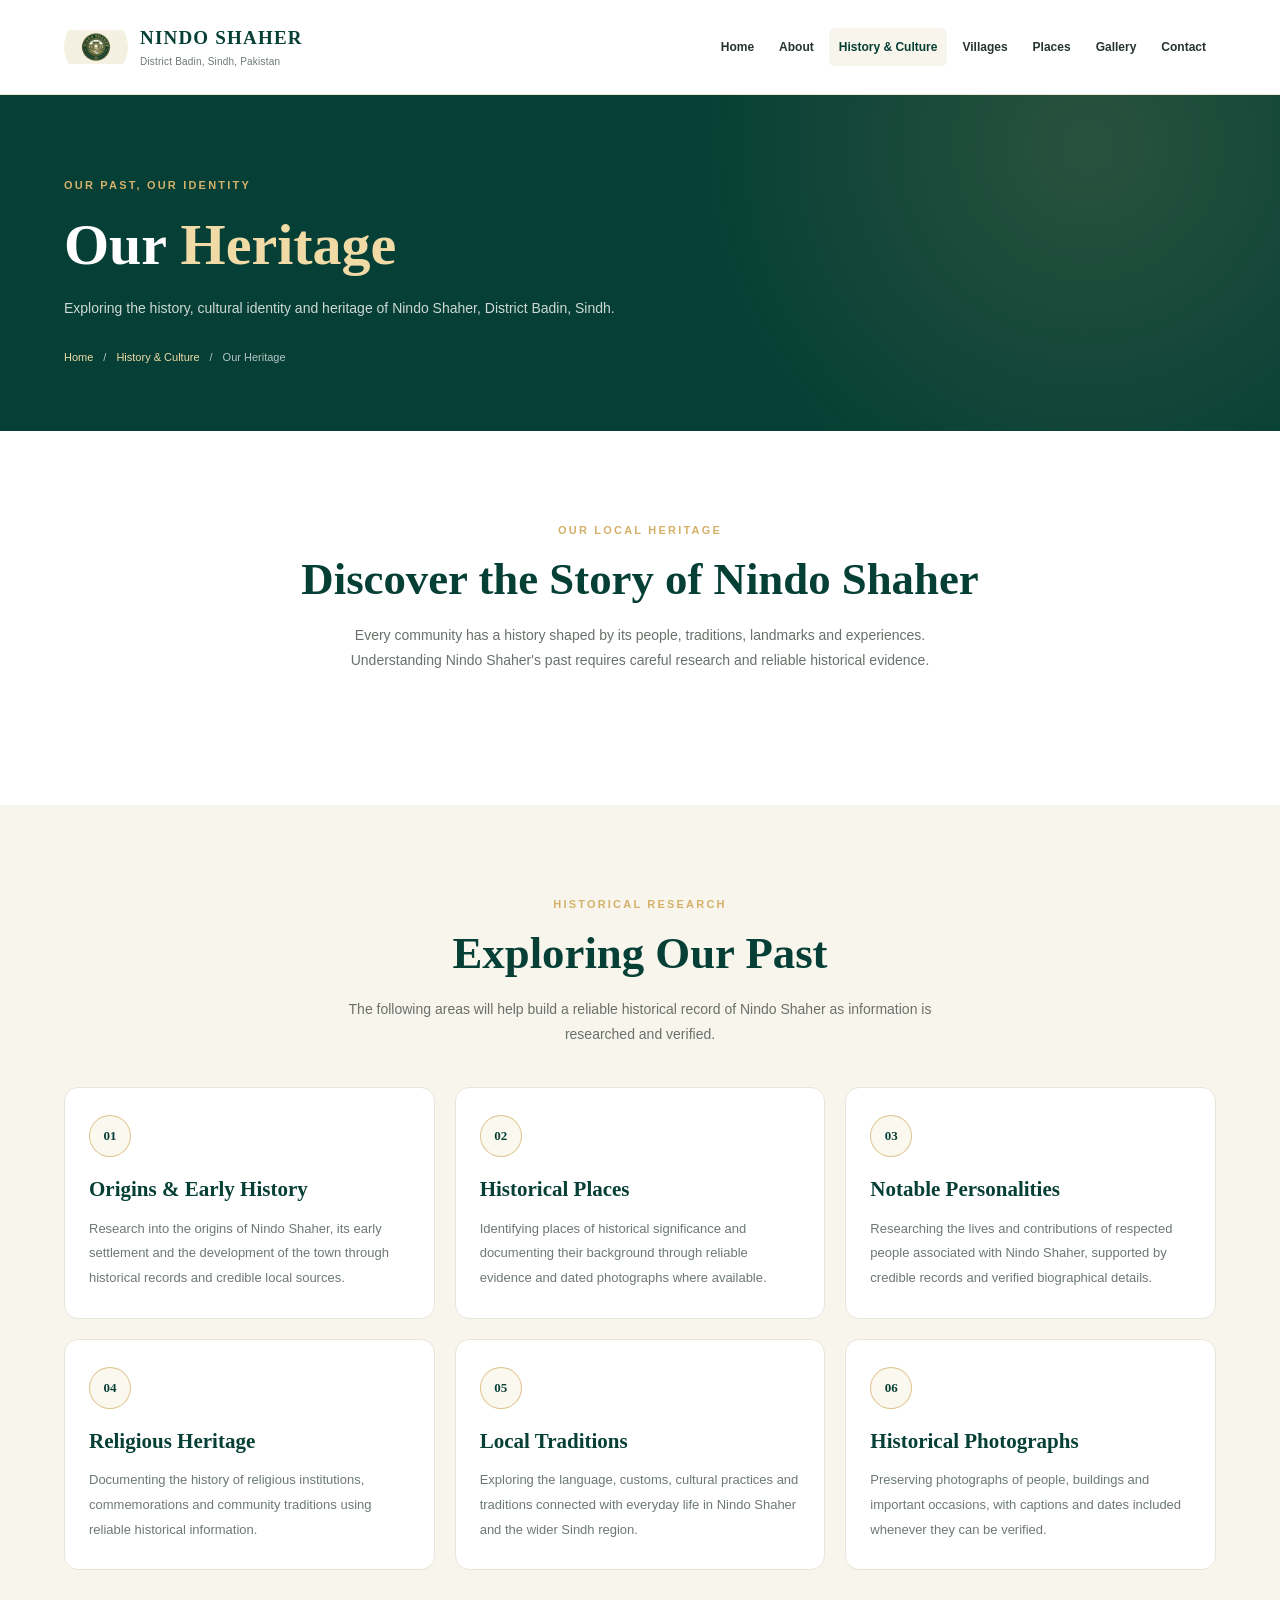
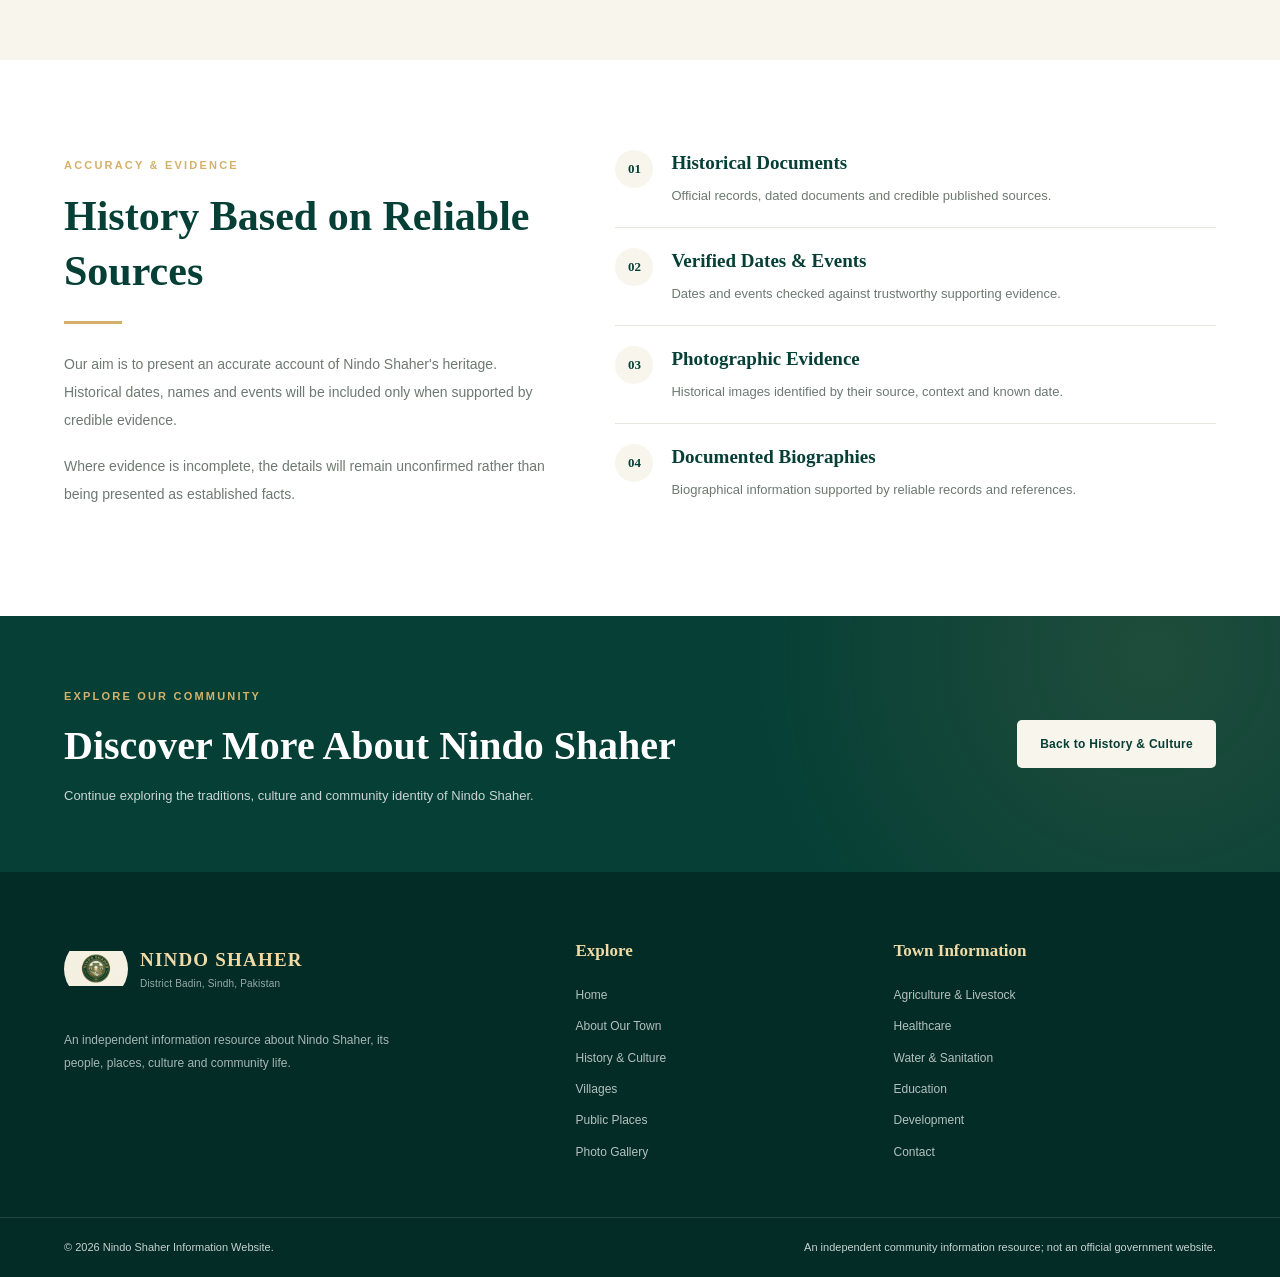
==== heritage.html @ 096409a8 "Add heritage.html for Nindo Shaher cultural information This commit adds a new HTML file 'heritage.h" ====
<!DOCTYPE html>
<html lang="en">
<head>
    <meta charset="UTF-8">
    <meta name="viewport" content="width=device-width, initial-scale=1.0">

    <title>Our Heritage | Nindo Shaher</title>

    <meta name="description" content="Explore the historical heritage, cultural traditions and historical records of Nindo Shaher, District Badin, Sindh, Pakistan.">

    <meta name="theme-color" content="#063f35">

    <link rel="stylesheet" href="style.css">
</head>

<body>

    <!-- Header -->
    <header class="site-header">
        <div class="container header-inner">

            <a href="index.html" class="brand">
                <img
                    src="nindo-shaher-logo.jpg"
                    alt="Nindo Shaher emblem"
                    class="brand-logo"
                >

                <span class="brand-text">
                    <strong>NINDO SHAHER</strong>
                    <small>District Badin, Sindh, Pakistan</small>
                </span>
            </a>

            <nav class="main-nav" aria-label="Main navigation">
                <a href="index.html">Home</a>
                <a href="about.html">About</a>
                <a href="history-culture.html" class="active">History &amp; Culture</a>
                <a href="villages.html">Villages</a>
                <a href="places.html">Places</a>
                <a href="gallery.html">Gallery</a>
                <a href="contact.html">Contact</a>
            </nav>

        </div>
    </header>


    <main>

        <!-- Page Hero -->
        <section class="page-hero">
            <div class="container page-hero-content">

                <span class="eyebrow">OUR PAST, OUR IDENTITY</span>

                <h1>Our <span>Heritage</span></h1>

                <p>
                    Exploring the history, cultural identity and
                    heritage of Nindo Shaher, District Badin, Sindh.
                </p>

                <div class="breadcrumb">
                    <a href="index.html">Home</a>
                    <span>/</span>
                    <a href="history-culture.html">History &amp; Culture</a>
                    <span>/</span>
                    <span>Our Heritage</span>
                </div>

            </div>
        </section>


        <!-- Introduction -->
        <section class="section">
            <div class="container">

                <div class="section-heading centered">
                    <span class="section-label">OUR LOCAL HERITAGE</span>

                    <h2>Discover the Story of Nindo Shaher</h2>

                    <p>
                        Every community has a history shaped by its
                        people, traditions, landmarks and experiences.
                        Understanding Nindo Shaher's past requires
                        careful research and reliable historical evidence.
                    </p>
                </div>

            </div>
        </section>


        <!-- Historical Research -->
        <section class="section culture-section">
            <div class="container">

                <div class="section-heading centered">
                    <span class="section-label">HISTORICAL RESEARCH</span>

                    <h2>Exploring Our Past</h2>

                    <p>
                        The following areas will help build a reliable
                        historical record of Nindo Shaher as information
                        is researched and verified.
                    </p>
                </div>

                <div class="culture-grid">

                    <article class="culture-card">
                        <div class="culture-symbol">01</div>

                        <h3>Origins &amp; Early History</h3>

                        <p>
                            Research into the origins of Nindo Shaher,
                            its early settlement and the development
                            of the town through historical records
                            and credible local sources.
                        </p>
                    </article>

                    <article class="culture-card">
                        <div class="culture-symbol">02</div>

                        <h3>Historical Places</h3>

                        <p>
                            Identifying places of historical
                            significance and documenting their
                            background through reliable evidence
                            and dated photographs where available.
                        </p>
                    </article>

                    <article class="culture-card">
                        <div class="culture-symbol">03</div>

                        <h3>Notable Personalities</h3>

                        <p>
                            Researching the lives and contributions
                            of respected people associated with
                            Nindo Shaher, supported by credible
                            records and verified biographical details.
                        </p>
                    </article>

                    <article class="culture-card">
                        <div class="culture-symbol">04</div>

                        <h3>Religious Heritage</h3>

                        <p>
                            Documenting the history of religious
                            institutions, commemorations and
                            community traditions using reliable
                            historical information.
                        </p>
                    </article>

                    <article class="culture-card">
                        <div class="culture-symbol">05</div>

                        <h3>Local Traditions</h3>

                        <p>
                            Exploring the language, customs,
                            cultural practices and traditions
                            connected with everyday life in
                            Nindo Shaher and the wider Sindh region.
                        </p>
                    </article>

                    <article class="culture-card">
                        <div class="culture-symbol">06</div>

                        <h3>Historical Photographs</h3>

                        <p>
                            Preserving photographs of people,
                            buildings and important occasions,
                            with captions and dates included
                            whenever they can be verified.
                        </p>
                    </article>

                </div>

            </div>
        </section>


        <!-- Historical Evidence -->
        <section class="section historical-records">
            <div class="container records-grid">

                <div>
                    <span class="section-label">ACCURACY &amp; EVIDENCE</span>

                    <h2>History Based on Reliable Sources</h2>

                    <div class="heading-line"></div>

                    <p>
                        Our aim is to present an accurate account
                        of Nindo Shaher's heritage. Historical
                        dates, names and events will be included
                        only when supported by credible evidence.
                    </p>

                    <p>
                        Where evidence is incomplete, the details
                        will remain unconfirmed rather than being
                        presented as established facts.
                    </p>
                </div>

                <div class="records-list">

                    <div class="record-item">
                        <span class="record-number">01</span>

                        <div>
                            <h3>Historical Documents</h3>

                            <p>
                                Official records, dated documents
                                and credible published sources.
                            </p>
                        </div>
                    </div>

                    <div class="record-item">
                        <span class="record-number">02</span>

                        <div>
                            <h3>Verified Dates &amp; Events</h3>

                            <p>
                                Dates and events checked against
                                trustworthy supporting evidence.
                            </p>
                        </div>
                    </div>

                    <div class="record-item">
                        <span class="record-number">03</span>

                        <div>
                            <h3>Photographic Evidence</h3>

                            <p>
                                Historical images identified by
                                their source, context and known date.
                            </p>
                        </div>
                    </div>

                    <div class="record-item">
                        <span class="record-number">04</span>

                        <div>
                            <h3>Documented Biographies</h3>

                            <p>
                                Biographical information supported
                                by reliable records and references.
                            </p>
                        </div>
                    </div>

                </div>

            </div>
        </section>


        <!-- Return to History & Culture -->
        <section class="community-banner">
            <div class="container community-banner-inner">

                <div>
                    <span class="section-label">EXPLORE OUR COMMUNITY</span>

                    <h2>Discover More About Nindo Shaher</h2>

                    <p>
                        Continue exploring the traditions,
                        culture and community identity of
                        Nindo Shaher.
                    </p>
                </div>

                <a href="history-culture.html" class="btn btn-light">
                    Back to History &amp; Culture
                </a>

            </div>
        </section>

    </main>


    <!-- Footer -->
    <footer class="site-footer">
        <div class="container footer-main">

            <div class="footer-brand">

                <a href="index.html" class="brand footer-logo">
                    <img
                        src="nindo-shaher-logo.jpg"
                        alt="Nindo Shaher emblem"
                        class="brand-logo"
                    >

                    <span class="brand-text">
                        <strong>NINDO SHAHER</strong>
                        <small>District Badin, Sindh, Pakistan</small>
                    </span>
                </a>

                <p>
                    An independent information resource about
                    Nindo Shaher, its people, places, culture
                    and community life.
                </p>

            </div>

            <div class="footer-links">
                <h3>Explore</h3>

                <a href="index.html">Home</a>
                <a href="about.html">About Our Town</a>
                <a href="history-culture.html">History &amp; Culture</a>
                <a href="villages.html">Villages</a>
                <a href="places.html">Public Places</a>
                <a href="gallery.html">Photo Gallery</a>
            </div>

            <div class="footer-links">
                <h3>Town Information</h3>

                <a href="agriculture-livestock.html">
                    Agriculture &amp; Livestock
                </a>

                <a href="health.html">Healthcare</a>
                <a href="water-sanitation.html">Water &amp; Sanitation</a>
                <a href="education.html">Education</a>
                <a href="development.html">Development</a>
                <a href="contact.html">Contact</a>
            </div>

        </div>

        <div class="footer-bottom">
            <div class="container footer-bottom-inner">

                <p>
                    &copy; <span id="current-year">2026</span>
                    Nindo Shaher Information Website.
                </p>

                <p class="independent-note">
                    An independent community information resource;
                    not an official government website.
                </p>

            </div>
        </div>
    </footer>


    <script>
        document.getElementById("current-year").textContent =
            new Date().getFullYear();
    </script>

</body>
              </html>
---- style.css ----
/* =========================================
   NINDO SHAHER INFORMATION WEBSITE
   Main Stylesheet
========================================= */

:root {
    --green: #063f35;
    --green-dark: #032c26;
    --green-light: #0c594a;
    --gold: #d4b16a;
    --gold-light: #f0dba7;
    --cream: #f8f5ed;
    --white: #ffffff;
    --text: #27332e;
    --muted: #6d7972;
    --border: #e8e5dc;
    --shadow: 0 12px 35px rgba(3, 44, 38, 0.08);
    --radius: 14px;
}

* {
    margin: 0;
    padding: 0;
    box-sizing: border-box;
}

html {
    scroll-behavior: smooth;
    scroll-padding-top: 90px;
}

body {
    font-family: Arial, Helvetica, sans-serif;
    color: var(--text);
    background: var(--white);
    line-height: 1.7;
    overflow-x: hidden;
}

img {
    max-width: 100%;
    display: block;
}

a {
    color: inherit;
    text-decoration: none;
}

button,
input,
textarea {
    font: inherit;
}

.container {
    width: min(1160px, 90%);
    margin-inline: auto;
}


/* =========================================
   HEADER
========================================= */

.site-header {
    position: relative;
    z-index: 10;
    width: 100%;
    background: var(--white);
    border-bottom: 1px solid rgba(212, 177, 106, 0.35);
}

.header-inner {
    min-height: 94px;
    display: flex;
    align-items: center;
    justify-content: space-between;
    gap: 28px;
}

.brand {
    display: inline-flex;
    align-items: center;
    gap: 12px;
    flex-shrink: 0;
}

.brand-logo {
    width: 64px;
    height: 64px;
    object-fit: contain;
    border-radius: 50%;
}

.brand-text {
    display: flex;
    flex-direction: column;
    line-height: 1.35;
}

.brand-text strong {
    color: var(--green);
    font-family: Georgia, "Times New Roman", serif;
    font-size: 19px;
    letter-spacing: 1.2px;
}

.brand-text small {
    margin-top: 4px;
    color: var(--muted);
    font-size: 10px;
    letter-spacing: 0.2px;
}

.main-nav {
    display: flex;
    align-items: center;
    justify-content: flex-end;
    flex-wrap: wrap;
    gap: 5px;
}

.main-nav a {
    padding: 9px 10px;
    border-radius: 6px;
    color: var(--text);
    font-size: 12px;
    font-weight: 700;
    transition: color 0.25s ease, background 0.25s ease;
}

.main-nav a:hover,
.main-nav a.active {
    color: var(--green);
    background: var(--cream);
}


/* =========================================
   HERO SECTION
========================================= */

.hero {
    position: relative;
    min-height: 590px;
    display: flex;
    align-items: center;
    overflow: hidden;
    isolation: isolate;
    background: var(--green-dark);
}

.hero-image {
    position: absolute;
    z-index: -3;
    inset: 0;
    background-image: url("town-committee-nindo-hero.jpg");
    background-position: center;
    background-repeat: no-repeat;
    background-size: cover;
    transform: scale(1.01);
}

.hero-overlay {
    position: absolute;
    z-index: -2;
    inset: 0;
    background:
        linear-gradient(
            90deg,
            rgba(3, 30, 25, 0.92) 0%,
            rgba(3, 44, 38, 0.78) 48%,
            rgba(3, 44, 38, 0.30) 100%
        );
}

.hero-content {
    position: relative;
    padding-top: 85px;
    padding-bottom: 85px;
    color: var(--white);
}

.eyebrow,
.section-label {
    display: inline-block;
    color: var(--gold);
    font-size: 11px;
    font-weight: 800;
    letter-spacing: 2.2px;
    text-transform: uppercase;
}

.hero h1 {
    max-width: 780px;
    margin-top: 18px;
    font-family: Georgia, "Times New Roman", serif;
    font-size: clamp(42px, 6vw, 72px);
    font-weight: 700;
    line-height: 1.13;
    letter-spacing: -1.5px;
}

.hero h1 span {
    display: block;
    color: var(--gold-light);
}

.hero-description {
    max-width: 610px;
    margin-top: 23px;
    color: rgba(255, 255, 255, 0.88);
    font-size: 16px;
    line-height: 1.9;
}

.hero-buttons {
    display: flex;
    align-items: center;
    flex-wrap: wrap;
    gap: 14px;
    margin-top: 30px;
}

.btn {
    min-height: 48px;
    display: inline-flex;
    align-items: center;
    justify-content: center;
    padding: 12px 22px;
    border: 1px solid transparent;
    border-radius: 5px;
    font-size: 12px;
    font-weight: 800;
    letter-spacing: 0.3px;
    text-align: center;
    transition:
        background 0.25s ease,
        color 0.25s ease,
        border-color 0.25s ease,
        transform 0.25s ease;
}

.btn:hover {
    transform: translateY(-2px);
}

.btn-primary {
    color: var(--green-dark);
    background: var(--gold);
}

.btn-primary:hover {
    background: var(--gold-light);
}

.btn-outline {
    color: var(--white);
    border-color: rgba(255, 255, 255, 0.65);
    background: rgba(255, 255, 255, 0.05);
}

.btn-outline:hover {
    color: var(--green-dark);
    background: var(--white);
    border-color: var(--white);
}

.hero-location {
    display: flex;
    align-items: center;
    gap: 10px;
    margin-top: 34px;
    color: rgba(255, 255, 255, 0.78);
    font-size: 12px;
    letter-spacing: 0.3px;
}

.location-dot {
    width: 8px;
    height: 8px;
    flex-shrink: 0;
    border-radius: 50%;
    background: var(--gold);
    box-shadow: 0 0 0 5px rgba(212, 177, 106, 0.15);
}


/* =========================================
   GENERAL SECTIONS
========================================= */

.section {
    padding: 90px 0;
}

.section-heading h2 {
    margin-top: 12px;
    color: var(--green);
    font-family: Georgia, "Times New Roman", serif;
    font-size: clamp(29px, 4vw, 43px);
    line-height: 1.25;
}

.section-heading p {
    max-width: 650px;
    margin-top: 14px;
    color: var(--muted);
    font-size: 14px;
}

.heading-line {
    width: 58px;
    height: 3px;
    margin-top: 22px;
    background: var(--gold);
}

.centered {
    text-align: center;
}

.centered .section-heading,
.section-heading.centered {
    display: flex;
    flex-direction: column;
    align-items: center;
}

.centered p {
    margin-inline: auto;
}


/* =========================================
   INTRODUCTION
========================================= */

.intro-section {
    background: var(--white);
}

.intro-grid {
    display: grid;
    grid-template-columns: 0.9fr 1.1fr;
    align-items: start;
    gap: 65px;
}

.intro-grid .section-heading {
    max-width: 430px;
}

.intro-text p {
    margin-bottom: 18px;
    color: var(--muted);
    font-size: 14px;
    line-height: 1.95;
}

.text-link {
    display: inline-flex;
    align-items: center;
    gap: 10px;
    margin-top: 8px;
    color: var(--green);
    font-size: 13px;
    font-weight: 800;
}

.text-link span {
    color: #a47c32;
    transition: transform 0.25s ease;
}

.text-link:hover span {
    transform: translateX(5px);
}


/* =========================================
   EXPLORE CARDS
========================================= */

.explore-section {
    background: var(--cream);
}

.explore-section .section-heading {
    margin-bottom: 45px;
}

.explore-grid {
    display: grid;
    grid-template-columns: repeat(3, minmax(0, 1fr));
    gap: 22px;
}

.explore-card {
    position: relative;
    display: flex;
    flex-direction: column;
    align-items: flex-start;
    min-height: 255px;
    padding: 29px 25px;
    overflow: hidden;
    border: 1px solid var(--border);
    border-radius: var(--radius);
    background: var(--white);
    box-shadow: 0 4px 15px rgba(3, 44, 38, 0.025);
    transition:
        transform 0.3s ease,
        box-shadow 0.3s ease,
        border-color 0.3s ease;
}

.explore-card::before {
    position: absolute;
    top: 0;
    left: 0;
    width: 0;
    height: 3px;
    background: var(--gold);
    content: "";
    transition: width 0.3s ease;
}

.explore-card:hover {
    transform: translateY(-6px);
    border-color: rgba(212, 177, 106, 0.7);
    box-shadow: var(--shadow);
}

.explore-card:hover::before {
    width: 100%;
}

.card-number {
    display: inline-flex;
    align-items: center;
    justify-content: center;
    width: 38px;
    height: 38px;
    border: 1px solid rgba(212, 177, 106, 0.65);
    border-radius: 50%;
    color: var(--green);
    background: #fbf8ef;
    font-family: Georgia, "Times New Roman", serif;
    font-size: 13px;
    font-weight: 700;
}

.explore-card h3 {
    margin-top: 19px;
    color: var(--green);
    font-family: Georgia, "Times New Roman", serif;
    font-size: 21px;
    line-height: 1.35;
}

.explore-card p {
    margin-top: 11px;
    color: var(--muted);
    font-size: 13px;
    line-height: 1.8;
}

.card-link {
    display: inline-block;
    margin-top: auto;
    padding-top: 20px;
    color: #8c692c;
    font-size: 11px;
    font-weight: 800;
    letter-spacing: 0.3px;
}


/* =========================================
   COMMUNITY BANNER
========================================= */

.community-banner {
    padding: 65px 0;
    color: var(--white);
    background:
        radial-gradient(
            circle at 90% 15%,
            rgba(212, 177, 106, 0.12),
            transparent 34%
        ),
        var(--green);
}

.community-banner-inner {
    display: flex;
    align-items: center;
    justify-content: space-between;
    gap: 40px;
}

.community-banner h2 {
    max-width: 650px;
    margin-top: 12px;
    font-family: Georgia, "Times New Roman", serif;
    font-size: clamp(27px, 4vw, 40px);
    line-height: 1.3;
}

.community-banner p {
    max-width: 620px;
    margin-top: 13px;
    color: rgba(255, 255, 255, 0.78);
    font-size: 13px;
}

.btn-light {
    flex-shrink: 0;
    color: var(--green);
    background: var(--cream);
}

.btn-light:hover {
    background: var(--gold-light);
}


/* =========================================
   QUICK LINKS
========================================= */

.quick-links-section {
    background: var(--white);
}

.quick-links-section .section-heading {
    margin-bottom: 28px;
}

.quick-links {
    display: grid;
    grid-template-columns: repeat(2, minmax(0, 1fr));
    gap: 12px;
}

.quick-links a {
    display: flex;
    align-items: center;
    justify-content: space-between;
    gap: 15px;
    padding: 17px 20px;
    border: 1px solid var(--border);
    border-radius: 7px;
    color: var(--green);
    background: var(--white);
    font-size: 13px;
    font-weight: 700;
    transition:
        background 0.25s ease,
        border-color 0.25s ease;
}

.quick-links a span {
    color: #9b7739;
    font-size: 18px;
}

.quick-links a:hover {
    border-color: var(--gold);
    background: var(--cream);
}


/* =========================================
   FOOTER
========================================= */

.site-footer {
    color: rgba(255, 255, 255, 0.78);
    background: var(--green-dark);
}

.footer-main {
    display: grid;
    grid-template-columns: 1.4fr 0.8fr 1fr;
    gap: 60px;
    padding-top: 65px;
    padding-bottom: 55px;
}

.footer-logo .brand-text strong {
    color: var(--gold-light);
}

.footer-logo .brand-text small {
    color: rgba(255, 255, 255, 0.6);
}

.footer-brand > p {
    max-width: 360px;
    margin-top: 20px;
    color: rgba(255, 255, 255, 0.65);
    font-size: 12px;
    line-height: 1.9;
}

.footer-links {
    display: flex;
    flex-direction: column;
    align-items: flex-start;
    gap: 11px;
}

.footer-links h3 {
    margin-bottom: 8px;
    color: var(--gold-light);
    font-family: Georgia, "Times New Roman", serif;
    font-size: 17px;
}

.footer-links a {
    color: rgba(255, 255, 255, 0.7);
    font-size: 12px;
    transition: color 0.25s ease;
}

.footer-links a:hover {
    color: var(--gold-light);
}

.footer-bottom {
    border-top: 1px solid rgba(255, 255, 255, 0.12);
}

.footer-bottom-inner {
    display: flex;
    align-items: flex-start;
    justify-content: space-between;
    gap: 20px;
    padding-top: 20px;
    padding-bottom: 20px;
}

.footer-bottom p {
    font-size: 11px;
}

.independent-note {
    max-width: 460px;
    text-align: right;
}


/* =========================================
   ACCESSIBILITY
========================================= */

a:focus-visible {
    outline: 3px solid var(--gold);
    outline-offset: 4px;
}


/* =========================================
   TABLET RESPONSIVE
========================================= */

@media (max-width: 1000px) {

    .header-inner {
        flex-direction: column;
        align-items: flex-start;
        justify-content: center;
        gap: 14px;
        padding-top: 17px;
        padding-bottom: 17px;
    }

    .main-nav {
        justify-content: flex-start;
        width: 100%;
    }

    .main-nav a {
        padding: 8px 10px;
    }

    .hero {
        min-height: 550px;
    }

    .intro-grid {
        gap: 38px;
    }

    .explore-grid {
        grid-template-columns: repeat(2, minmax(0, 1fr));
    }

    .footer-main {
        gap: 35px;
    }
}


/* =========================================
   MOBILE RESPONSIVE
========================================= */

@media (max-width: 600px) {

    .container {
        width: 90%;
    }

    .header-inner {
        gap: 13px;
    }

    .brand-logo {
        width: 54px;
        height: 54px;
    }

    .brand-text strong {
        font-size: 16px;
    }

    .brand-text small {
        font-size: 9px;
    }

    .main-nav {
        gap: 5px;
    }

    .main-nav a {
        padding: 7px 8px;
        font-size: 11px;
    }

    .hero {
        min-height: 550px;
    }

    .hero-image {
        background-position: center;
    }

    .hero-overlay {
        background:
            linear-gradient(
                90deg,
                rgba(3, 30, 25, 0.91),
                rgba(3, 44, 38, 0.67)
            );
    }

    .hero-content {
        padding-top: 68px;
        padding-bottom: 65px;
    }

    .eyebrow,
    .section-label {
        font-size: 10px;
        letter-spacing: 1.6px;
    }

    .hero h1 {
        margin-top: 15px;
        font-size: clamp(38px, 10vw, 53px);
        letter-spacing: -0.7px;
    }

    .hero-description {
        margin-top: 18px;
        font-size: 14px;
        line-height: 1.85;
    }

    .hero-buttons {
        align-items: stretch;
        flex-direction: column;
        gap: 11px;
        margin-top: 25px;
    }

    .hero-buttons .btn {
        width: 100%;
    }

    .hero-location {
        align-items: flex-start;
        margin-top: 25px;
        font-size: 11px;
    }

    .section {
        padding: 65px 0;
    }

    .section-heading h2 {
        font-size: 31px;
    }

    .intro-grid {
        grid-template-columns: 1fr;
        gap: 27px;
    }

    .intro-text p {
        font-size: 13px;
    }

    .explore-section .section-heading {
        margin-bottom: 30px;
    }

    .explore-grid {
        grid-template-columns: 1fr;
        gap: 15px;
    }

    .explore-card {
        min-height: 225px;
        padding: 25px 22px;
    }

    .explore-card h3 {
        font-size: 20px;
    }

    .community-banner {
        padding: 50px 0;
    }

    .community-banner-inner {
        align-items: flex-start;
        flex-direction: column;
        gap: 25px;
    }

    .community-banner h2 {
        font-size: 30px;
    }

    .community-banner p {
        font-size: 13px;
    }

    .quick-links {
        grid-template-columns: 1fr;
    }

    .quick-links a {
        padding: 15px 16px;
        font-size: 12px;
    }

    .footer-main {
        grid-template-columns: 1fr;
        gap: 35px;
        padding-top: 48px;
        padding-bottom: 40px;
    }

    .footer-brand > p {
        max-width: 100%;
    }

    .footer-bottom-inner {
        align-items: flex-start;
        flex-direction: column;
        gap: 8px;
    }

    .independent-note {
        text-align: left;
    }
}


/* =========================================
   REDUCED MOTION
========================================= */

@media (prefers-reduced-motion: reduce) {

    html {
        scroll-behavior: auto;
    }

    *,
    *::before,
    *::after {
        transition-duration: 0.01ms !important;
        animation-duration: 0.01ms !important;
        animation-iteration-count: 1 !important;
    }
}

/* =========================================
   ABOUT PAGE
========================================= */

.page-hero {
    position: relative;
    overflow: hidden;
    color: var(--white);
    background:
        radial-gradient(
            circle at 85% 15%,
            rgba(212, 177, 106, 0.17),
            transparent 35%
        ),
        var(--green);
}

.page-hero-content {
    padding-top: 75px;
    padding-bottom: 65px;
}

.page-hero h1 {
    margin-top: 13px;
    font-family: Georgia, "Times New Roman", serif;
    font-size: clamp(38px, 5vw, 58px);
    line-height: 1.2;
}

.page-hero h1 span {
    color: var(--gold-light);
}

.page-hero-content > p {
    max-width: 650px;
    margin-top: 17px;
    color: rgba(255, 255, 255, 0.8);
    font-size: 14px;
}

.breadcrumb {
    display: flex;
    align-items: center;
    flex-wrap: wrap;
    gap: 10px;
    margin-top: 27px;
    color: rgba(255, 255, 255, 0.7);
    font-size: 11px;
}

.breadcrumb a {
    color: var(--gold-light);
}

.about-layout {
    display: grid;
    grid-template-columns: minmax(0, 1.5fr) minmax(260px, 0.8fr);
    align-items: start;
    gap: 55px;
}

.about-main h2 {
    margin-top: 12px;
    color: var(--green);
    font-family: Georgia, "Times New Roman", serif;
    font-size: clamp(30px, 4vw, 42px);
    line-height: 1.3;
}

.about-main .heading-line {
    margin-bottom: 28px;
}

.about-main p {
    margin-bottom: 19px;
    color: var(--muted);
    font-size: 14px;
    line-height: 2;
}

.about-sidebar {
    display: flex;
    flex-direction: column;
    gap: 20px;
}

.info-panel {
    padding: 29px 25px;
    border: 1px solid var(--border);
    border-radius: var(--radius);
    background: var(--cream);
}

.info-panel h3,
.info-note h3 {
    margin-top: 12px;
    color: var(--green);
    font-family: Georgia, "Times New Roman", serif;
    font-size: 23px;
}

.info-divider {
    width: 45px;
    height: 3px;
    margin: 18px 0;
    background: var(--gold);
}

.info-row {
    display: flex;
    justify-content: space-between;
    gap: 15px;
    padding: 13px 0;
    border-bottom: 1px solid var(--border);
    font-size: 12px;
}

.info-row:last-child {
    border-bottom: 0;
}

.info-row span {
    color: var(--muted);
}

.info-row strong {
    color: var(--green);
    text-align: right;
}

.info-note {
    padding: 25px;
    border-left: 3px solid var(--gold);
    background: #f4f7f3;
}

.info-note p {
    margin-top: 12px;
    color: var(--muted);
    font-size: 13px;
    line-height: 1.9;
}

.about-purpose {
    background: var(--cream);
}

.about-purpose .section-heading {
    margin-bottom: 40px;
}

.purpose-grid {
    display: grid;
    grid-template-columns: repeat(3, minmax(0, 1fr));
    gap: 22px;
}

.purpose-card {
    padding: 28px 25px;
    border: 1px solid var(--border);
    border-radius: var(--radius);
    background: var(--white);
    transition: transform 0.25s ease, box-shadow 0.25s ease;
}

.purpose-card:hover {
    transform: translateY(-4px);
    box-shadow: var(--shadow);
}

.purpose-number {
    color: #a47c32;
    font-family: Georgia, "Times New Roman", serif;
    font-size: 25px;
    font-weight: 700;
}

.purpose-card h3 {
    margin-top: 15px;
    color: var(--green);
    font-family: Georgia, "Times New Roman", serif;
    font-size: 20px;
    line-height: 1.4;
}

.purpose-card p {
    margin-top: 12px;
    color: var(--muted);
    font-size: 13px;
    line-height: 1.9;
}

.about-explore {
    background: var(--white);
}

.about-explore .section-heading {
    margin-bottom: 28px;
}

@media (max-width: 800px) {
    .about-layout {
        grid-template-columns: 1fr;
        gap: 35px;
    }

    .purpose-grid {
        grid-template-columns: 1fr;
    }
}

@media (max-width: 600px) {
    .page-hero-content {
        padding-top: 55px;
        padding-bottom: 45px;
    }

    .page-hero h1 {
        font-size: 38px;
    }

    .about-main p {
        font-size: 13px;
    }

    .info-panel,
    .info-note {
        padding: 23px 20px;
    }

    .purpose-card {
        padding: 24px 21px;
    }
}

/* =========================================
   HISTORY & CULTURE PAGE
========================================= */

.history-intro-grid {
    display: grid;
    grid-template-columns: minmax(0, 1.3fr) minmax(270px, 0.7fr);
    align-items: start;
    gap: 55px;
}

.history-intro h2,
.records-grid h2 {
    margin-top: 12px;
    color: var(--green);
    font-family: Georgia, "Times New Roman", serif;
    font-size: clamp(30px, 4vw, 42px);
    line-height: 1.3;
}

.history-intro .heading-line,
.records-grid .heading-line {
    margin-bottom: 26px;
}

.history-intro p,
.records-grid > div:first-child > p {
    margin-bottom: 18px;
    color: var(--muted);
    font-size: 14px;
    line-height: 2;
}

.history-highlight {
    padding: 32px 27px;
    border: 1px solid var(--border);
    border-radius: var(--radius);
    background: var(--cream);
}

.highlight-mark {
    display: block;
    height: 45px;
    color: var(--gold);
    font-family: Georgia, "Times New Roman", serif;
    font-size: 68px;
    line-height: 1;
}

.history-highlight h3 {
    margin-top: 15px;
    color: var(--green);
    font-family: Georgia, "Times New Roman", serif;
    font-size: 24px;
    line-height: 1.4;
}

.history-highlight p {
    margin-top: 13px;
    color: var(--muted);
    font-size: 13px;
    line-height: 1.9;
}

.history-highlight .text-link {
    margin-top: 20px;
}

.culture-section {
    background: var(--cream);
}

.culture-section .section-heading {
    margin-bottom: 40px;
}

.culture-grid {
    display: grid;
    grid-template-columns: repeat(3, minmax(0, 1fr));
    gap: 20px;
}

.culture-card {
    padding: 27px 24px;
    border: 1px solid var(--border);
    border-radius: var(--radius);
    background: var(--white);
    transition: transform 0.25s ease, box-shadow 0.25s ease;
}

.culture-card:hover {
    transform: translateY(-4px);
    box-shadow: var(--shadow);
}

.culture-symbol {
    display: flex;
    align-items: center;
    justify-content: center;
    width: 42px;
    height: 42px;
    border: 1px solid rgba(212, 177, 106, 0.75);
    border-radius: 50%;
    color: var(--green);
    background: #fbf8ef;
    font-family: Georgia, "Times New Roman", serif;
    font-size: 13px;
    font-weight: 700;
}

.culture-card h3 {
    margin-top: 18px;
    color: var(--green);
    font-family: Georgia, "Times New Roman", serif;
    font-size: 21px;
    line-height: 1.4;
}

.culture-card p {
    margin-top: 12px;
    color: var(--muted);
    font-size: 13px;
    line-height: 1.9;
}

.historical-records {
    background: var(--white);
}

.records-grid {
    display: grid;
    grid-template-columns: minmax(0, 0.9fr) minmax(0, 1.1fr);
    align-items: start;
    gap: 60px;
}

.records-list {
    display: flex;
    flex-direction: column;
}

.record-item {
    display: flex;
    align-items: flex-start;
    gap: 18px;
    padding: 20px 0;
    border-bottom: 1px solid var(--border);
}

.record-item:first-child {
    padding-top: 0;
}

.record-item:last-child {
    border-bottom: 0;
}

.record-number {
    display: flex;
    align-items: center;
    justify-content: center;
    width: 38px;
    height: 38px;
    flex-shrink: 0;
    border-radius: 50%;
    color: var(--green);
    background: var(--cream);
    font-family: Georgia, "Times New Roman", serif;
    font-size: 13px;
    font-weight: 700;
}

.record-item h3 {
    color: var(--green);
    font-family: Georgia, "Times New Roman", serif;
    font-size: 19px;
    line-height: 1.4;
}

.record-item p {
    margin-top: 7px;
    color: var(--muted);
    font-size: 13px;
    line-height: 1.8;
}

@media (max-width: 800px) {
    .history-intro-grid,
    .records-grid {
        grid-template-columns: 1fr;
        gap: 32px;
    }

    .culture-grid {
        grid-template-columns: repeat(2, minmax(0, 1fr));
    }
}

@media (max-width: 600px) {
    .culture-grid {
        grid-template-columns: 1fr;
    }

    .culture-card {
        padding: 24px 21px;
    }

    .history-highlight {
        padding: 27px 22px;
    }

    .history-intro p,
    .records-grid > div:first-child > p {
        font-size: 13px;
    }

    .record-item {
        gap: 13px;
    }
}
/* ========================================
   VILLAGES PAGE
======================================== */

.villages-hero {
    position: relative;
    overflow: hidden;
}

.villages-intro {
    max-width: 850px;
    margin: 0 auto;
}

.villages-intro h2,
.history-intro h2,
.future-info-panel h2 {
    color: var(--heading-color, #063f35);
    font-family: Georgia, "Times New Roman", serif;
    font-size: clamp(1.9rem, 4vw, 2.6rem);
    line-height: 1.25;
    margin: 12px 0 18px;
}

.villages-intro p {
    color: var(--text-color, #555);
    line-height: 1.9;
    margin-bottom: 15px;
}

/* Nindo City */

.nindo-city-section {
    background: #f8f5ed;
}

.city-feature {
    display: grid;
    grid-template-columns: 1.2fr 0.8fr;
    align-items: center;
    gap: 45px;
    padding: 38px;
    background: #ffffff;
    border: 1px solid #e8dfc9;
    border-radius: 18px;
    box-shadow: 0 12px 35px rgba(3, 44, 38, 0.06);
}

.city-feature-content h2 {
    color: #063f35;
    font-family: Georgia, "Times New Roman", serif;
    font-size: clamp(2rem, 4vw, 3rem);
    margin: 12px 0 18px;
}

.city-feature-content p {
    color: #5c655f;
    line-height: 1.9;
    margin-bottom: 16px;
}

.city-feature-panel {
    min-height: 300px;
    padding: 35px 25px;
    border-radius: 14px;
    background: linear-gradient(145deg, #063f35, #032c26);
    color: #ffffff;
    display: flex;
    flex-direction: column;
    justify-content: center;
    align-items: center;
    text-align: center;
    position: relative;
    overflow: hidden;
}

.city-feature-panel::before,
.city-feature-panel::after {
    content: "";
    position: absolute;
    width: 210px;
    height: 210px;
    border: 1px solid rgba(212, 177, 106, 0.22);
    border-radius: 50%;
}

.city-feature-panel::before {
    top: -115px;
    right: -75px;
}

.city-feature-panel::after {
    bottom: -125px;
    left: -75px;
}

.city-panel-mark {
    color: #d4b16a;
    font-family: Georgia, "Times New Roman", serif;
    font-size: 5rem;
    line-height: 1;
    margin-bottom: 15px;
}

.city-feature-panel h3 {
    color: #f0dba7;
    font-family: Georgia, "Times New Roman", serif;
    font-size: 1.8rem;
    margin: 0 0 10px;
}

.city-feature-panel p {
    color: #f8f5ed;
    line-height: 1.7;
    margin: 0 0 22px;
}

.city-panel-line {
    width: 65px;
    height: 2px;
    background: #d4b16a;
    margin-bottom: 20px;
}

.city-feature-panel small {
    color: #e9e0ce;
    line-height: 1.8;
}

/* Village Directory */

.villages-directory {
    background: #ffffff;
}

.village-grid {
    display: grid;
    grid-template-columns: repeat(3, minmax(0, 1fr));
    gap: 20px;
    margin-top: 35px;
}

.village-card {
    min-height: 175px;
    padding: 25px 22px;
    background: #ffffff;
    border: 1px solid #e8e4d9;
    border-radius: 12px;
    position: relative;
    overflow: hidden;
    transition:
        transform 0.25s ease,
        box-shadow 0.25s ease,
        border-color 0.25s ease;
}

.village-card::before {
    content: "";
    position: absolute;
    top: 0;
    left: 0;
    width: 4px;
    height: 100%;
    background: #d4b16a;
}

.village-card:hover {
    transform: translateY(-4px);
    border-color: #d4b16a;
    box-shadow: 0 12px 28px rgba(3, 44, 38, 0.08);
}

.village-number {
    display: inline-block;
    color: #b18a40;
    font-size: 0.82rem;
    font-weight: 700;
    letter-spacing: 1.5px;
    margin-bottom: 17px;
}

.village-card h3 {
    color: #063f35;
    font-family: Georgia, "Times New Roman", serif;
    font-size: 1.2rem;
    line-height: 1.5;
    overflow-wrap: anywhere;
    margin: 0 0 12px;
}

.village-card p {
    color: #7a807a;
    font-size: 0.84rem;
    margin: 0;
}

.directory-note,
.community-note {
    max-width: 850px;
    margin: 28px auto 0;
    color: #686f68;
    font-size: 0.92rem;
    line-height: 1.8;
    text-align: center;
}

/* Communities and Biradaris */

.communities-section {
    background: #f8f5ed;
}

.biradari-grid {
    display: grid;
    grid-template-columns: repeat(4, minmax(0, 1fr));
    gap: 18px;
    margin-top: 35px;
}

.biradari-card {
    min-height: 140px;
    padding: 24px 18px;
    border: 1px solid #e5dbc5;
    border-radius: 12px;
    background: #ffffff;
    display: flex;
    flex-direction: column;
    justify-content: center;
    align-items: center;
    text-align: center;
    transition:
        transform 0.25s ease,
        box-shadow 0.25s ease;
}

.biradari-card:hover {
    transform: translateY(-3px);
    box-shadow: 0 10px 25px rgba(3, 44, 38, 0.07);
}

.biradari-card span {
    color: #b18a40;
    font-size: 0.8rem;
    font-weight: 700;
    letter-spacing: 1.5px;
    margin-bottom: 12px;
}

.biradari-card h3 {
    color: #063f35;
    font-family: Georgia, "Times New Roman", serif;
    font-size: 1.2rem;
    line-height: 1.5;
    margin: 0;
    overflow-wrap: anywhere;
}

/* Future Information */

.future-info-panel {
    max-width: 900px;
    margin: 0 auto;
    padding: 42px;
    background: #f8f5ed;
    border: 1px solid #e8dfc9;
    border-radius: 16px;
    text-align: center;
}

.future-info-panel h2 {
    margin-top: 14px;
}

.future-info-panel p {
    max-width: 700px;
    margin: 0 auto 25px;
    color: #5c655f;
    line-height: 1.9;
}

/* Responsive Layout */

@media (max-width: 900px) {
    .city-feature {
        grid-template-columns: 1fr;
        gap: 30px;
        padding: 28px;
    }

    .city-feature-panel {
        min-height: 250px;
    }

    .village-grid {
        grid-template-columns: repeat(2, minmax(0, 1fr));
    }

    .biradari-grid {
        grid-template-columns: repeat(2, minmax(0, 1fr));
    }
}

@media (max-width: 600px) {
    .city-feature {
        padding: 22px 18px;
        gap: 24px;
    }

    .city-feature-panel {
        min-height: 230px;
        padding: 28px 18px;
    }

    .village-grid {
        grid-template-columns: 1fr;
        gap: 14px;
    }

    .village-card {
        min-height: auto;
        padding: 22px 20px;
    }

    .biradari-grid {
        grid-template-columns: repeat(2, minmax(0, 1fr));
        gap: 12px;
    }

    .biradari-card {
        min-height: 120px;
        padding: 18px 12px;
    }

    .biradari-card h3 {
        font-size: 1.05rem;
    }

    .future-info-panel {
        padding: 30px 20px;
    }
   }
```css
/* =========================================
   PLACES PAGE
========================================= */

.places-hero {
    position: relative;
    overflow: hidden;
}

.places-intro {
    background: #ffffff;
}

.narrow-container {
    max-width: 850px;
    margin-left: auto;
    margin-right: auto;
}

.places-intro h2 {
    color: #063f35;
    font-family: Georgia, "Times New Roman", serif;
    font-size: clamp(2rem, 4vw, 2.7rem);
    line-height: 1.25;
    margin: 14px 0 20px;
}

.places-intro p {
    color: #626a64;
    line-height: 1.9;
    margin-bottom: 14px;
}

/* Section headings */

.featured-places-section,
.places-directory-section,
.banking-section {
    background: #ffffff;
}

.imambargahs-section,
.healthcare-section {
    background: #f8f5ed;
}

.section-heading {
    max-width: 760px;
    margin: 0 auto 42px;
    text-align: center;
}

.section-heading h2 {
    color: #063f35;
    font-family: Georgia, "Times New Roman", serif;
    font-size: clamp(2rem, 4vw, 2.8rem);
    line-height: 1.25;
    margin: 12px 0 15px;
}

.section-heading p {
    color: #69716a;
    line-height: 1.8;
    margin: 0;
}

/* Featured photo cards */

.featured-places-grid {
    display: grid;
    grid-template-columns: repeat(3, minmax(0, 1fr));
    gap: 25px;
}

.featured-place-card {
    min-width: 0;
    background: #ffffff;
    border: 1px solid #e8e2d4;
    border-radius: 14px;
    overflow: hidden;
    box-shadow: 0 8px 25px rgba(3, 44, 38, 0.05);
    transition:
        transform 0.25s ease,
        box-shadow 0.25s ease;
}

.featured-place-card:hover {
    transform: translateY(-5px);
    box-shadow: 0 15px 35px rgba(3, 44, 38, 0.12);
}

.featured-place-card img {
    display: block;
    width: 100%;
    height: 230px;
    object-fit: cover;
    background: #e9e5da;
}

.featured-place-content {
    padding: 24px 22px 26px;
}

.place-category {
    display: inline-block;
    margin-bottom: 12px;
    color: #9b7733;
    font-size: 0.76rem;
    font-weight: 700;
    letter-spacing: 1.3px;
    text-transform: uppercase;
}

.featured-place-content h3 {
    color: #063f35;
    font-family: Georgia, "Times New Roman", serif;
    font-size: 1.3rem;
    line-height: 1.45;
    margin: 0 0 12px;
    overflow-wrap: anywhere;
}

.featured-place-content p {
    color: #6b726c;
    font-size: 0.94rem;
    line-height: 1.8;
    margin: 0;
}

/* Directory cards */

.places-list-grid {
    display: grid;
    grid-template-columns: repeat(3, minmax(0, 1fr));
    gap: 18px;
}

.place-list-card {
    display: flex;
    align-items: flex-start;
    gap: 16px;
    min-width: 0;
    min-height: 105px;
    padding: 24px 20px;
    background: #ffffff;
    border: 1px solid #e7e1d4;
    border-radius: 12px;
    transition:
        border-color 0.25s ease,
        transform 0.25s ease,
        box-shadow 0.25s ease;
}

.place-list-card:hover {
    border-color: #d4b16a;
    transform: translateY(-3px);
    box-shadow: 0 10px 24px rgba(3, 44, 38, 0.07);
}

.place-list-card > span {
    display: flex;
    flex: 0 0 37px;
    width: 37px;
    height: 37px;
    align-items: center;
    justify-content: center;
    border-radius: 50%;
    background: #f5edda;
    color: #94702f;
    font-size: 0.77rem;
    font-weight: 700;
}

.place-list-card h3 {
    align-self: center;
    min-width: 0;
    color: #063f35;
    font-family: Georgia, "Times New Roman", serif;
    font-size: 1.08rem;
    line-height: 1.55;
    overflow-wrap: anywhere;
    margin: 0;
}

/* Banking section */

.banking-list {
    grid-template-columns: repeat(3, minmax(0, 1fr));
}

/* Closing information panel */

.places-note-section {
    background: #ffffff;
}

.places-note-panel {
    max-width: 900px;
    margin: 0 auto;
    padding: 48px 35px;
    text-align: center;
    background: #063f35;
    border-radius: 16px;
    position: relative;
    overflow: hidden;
}

.places-note-panel::before {
    content: "";
    position: absolute;
    width: 230px;
    height: 230px;
    top: -130px;
    right: -70px;
    border: 1px solid rgba(212, 177, 106, 0.3);
    border-radius: 50%;
    pointer-events: none;
}

.places-note-panel .section-label {
    color: #f0dba7;
}

.places-note-panel h2 {
    position: relative;
    color: #ffffff;
    font-family: Georgia, "Times New Roman", serif;
    font-size: clamp(1.8rem, 4vw, 2.5rem);
    line-height: 1.3;
    margin: 14px 0;
}

.places-note-panel p {
    position: relative;
    max-width: 650px;
    margin: 0 auto 26px;
    color: #eee9dc;
    line-height: 1.9;
}

.places-note-panel .btn {
    position: relative;
    display: inline-block;
    padding: 13px 25px;
    border-radius: 6px;
    background: #d4b16a;
    color: #032c26;
    font-weight: 700;
    text-decoration: none;
    transition: background 0.2s ease;
}

.places-note-panel .btn:hover {
    background: #f0dba7;
}

/* Responsive layout */

@media (max-width: 1000px) {
    .featured-places-grid {
        grid-template-columns: repeat(2, minmax(0, 1fr));
    }

    .places-list-grid,
    .banking-list {
        grid-template-columns: repeat(2, minmax(0, 1fr));
    }
}

@media (max-width: 600px) {
    .featured-places-grid,
    .places-list-grid,
    .banking-list {
        grid-template-columns: 1fr;
        gap: 16px;
    }

    .featured-place-card img {
        height: 220px;
    }

    .featured-place-content {
        padding: 21px 19px 23px;
    }

    .place-list-card {
        min-height: 85px;
        padding: 19px 17px;
    }

    .places-note-panel {
        padding: 38px 22px;
    }

    .section-heading {
        margin-bottom: 30px;
    }
}
```
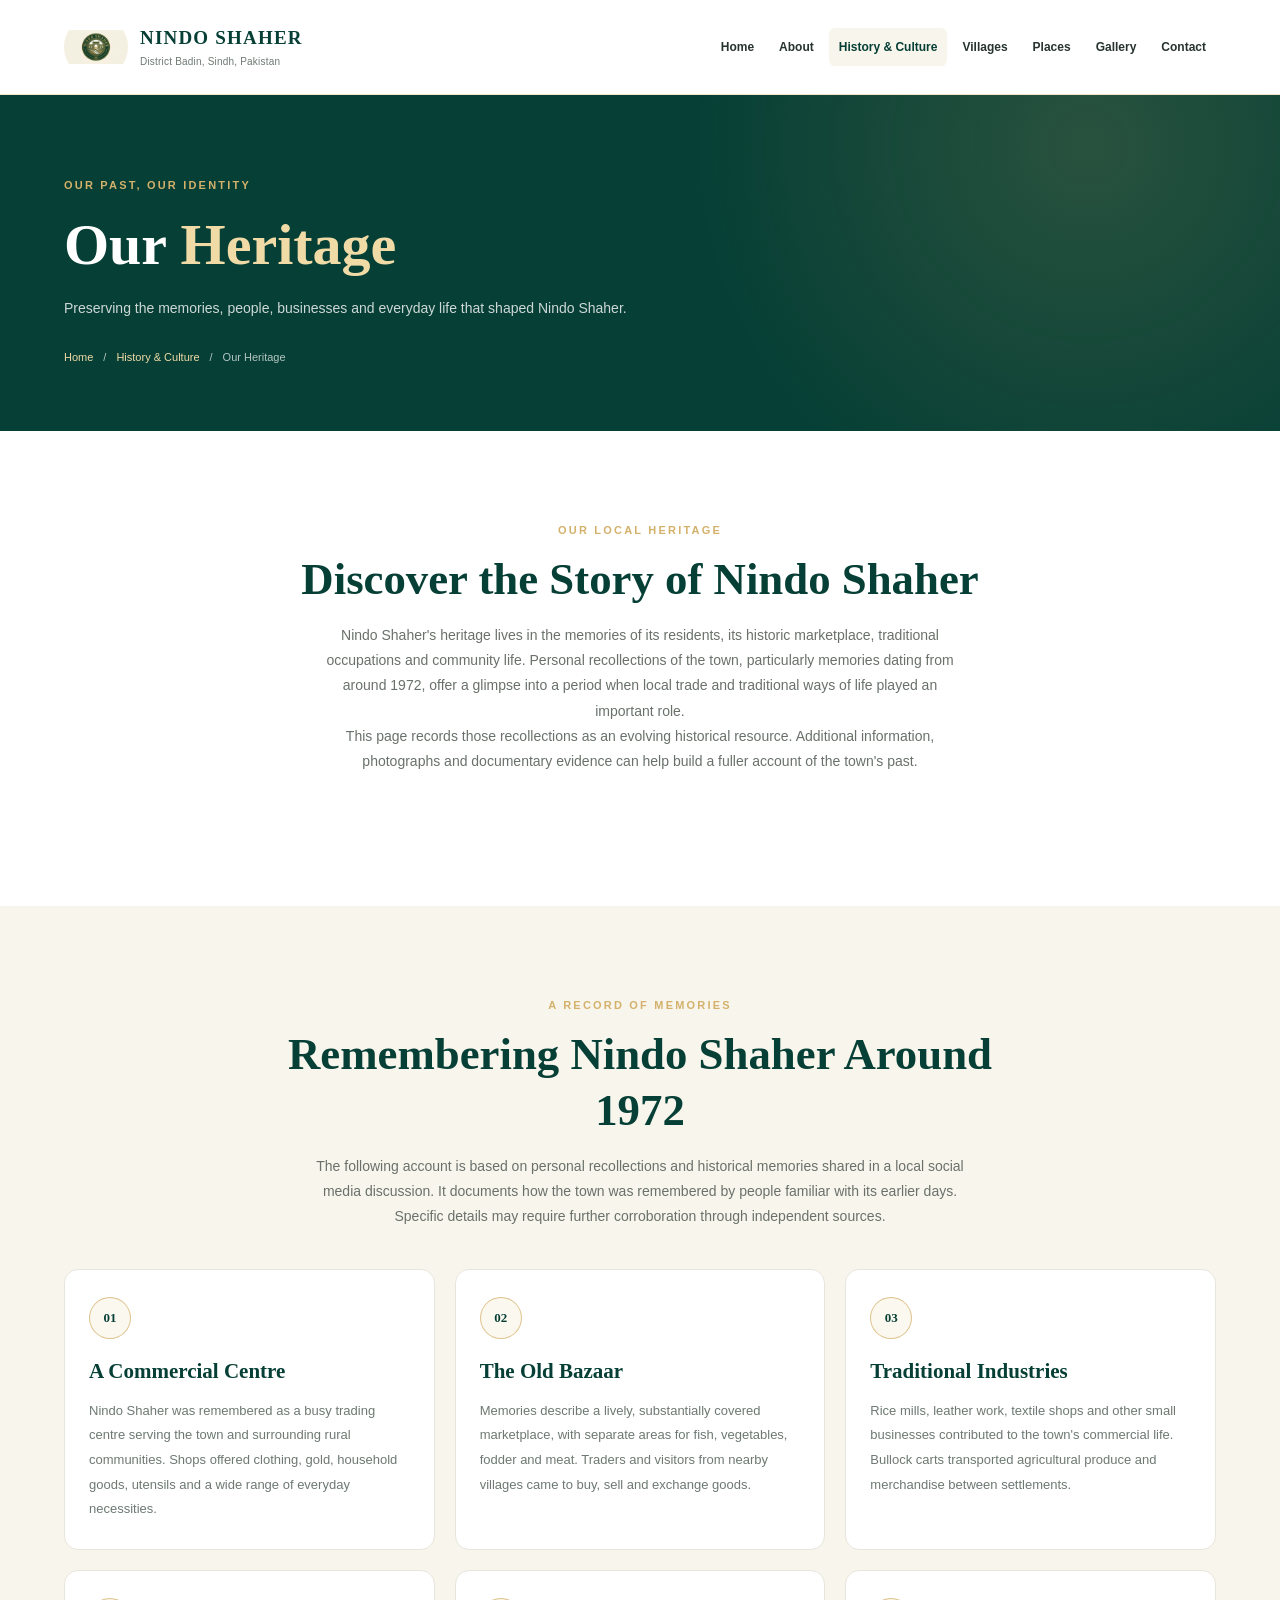
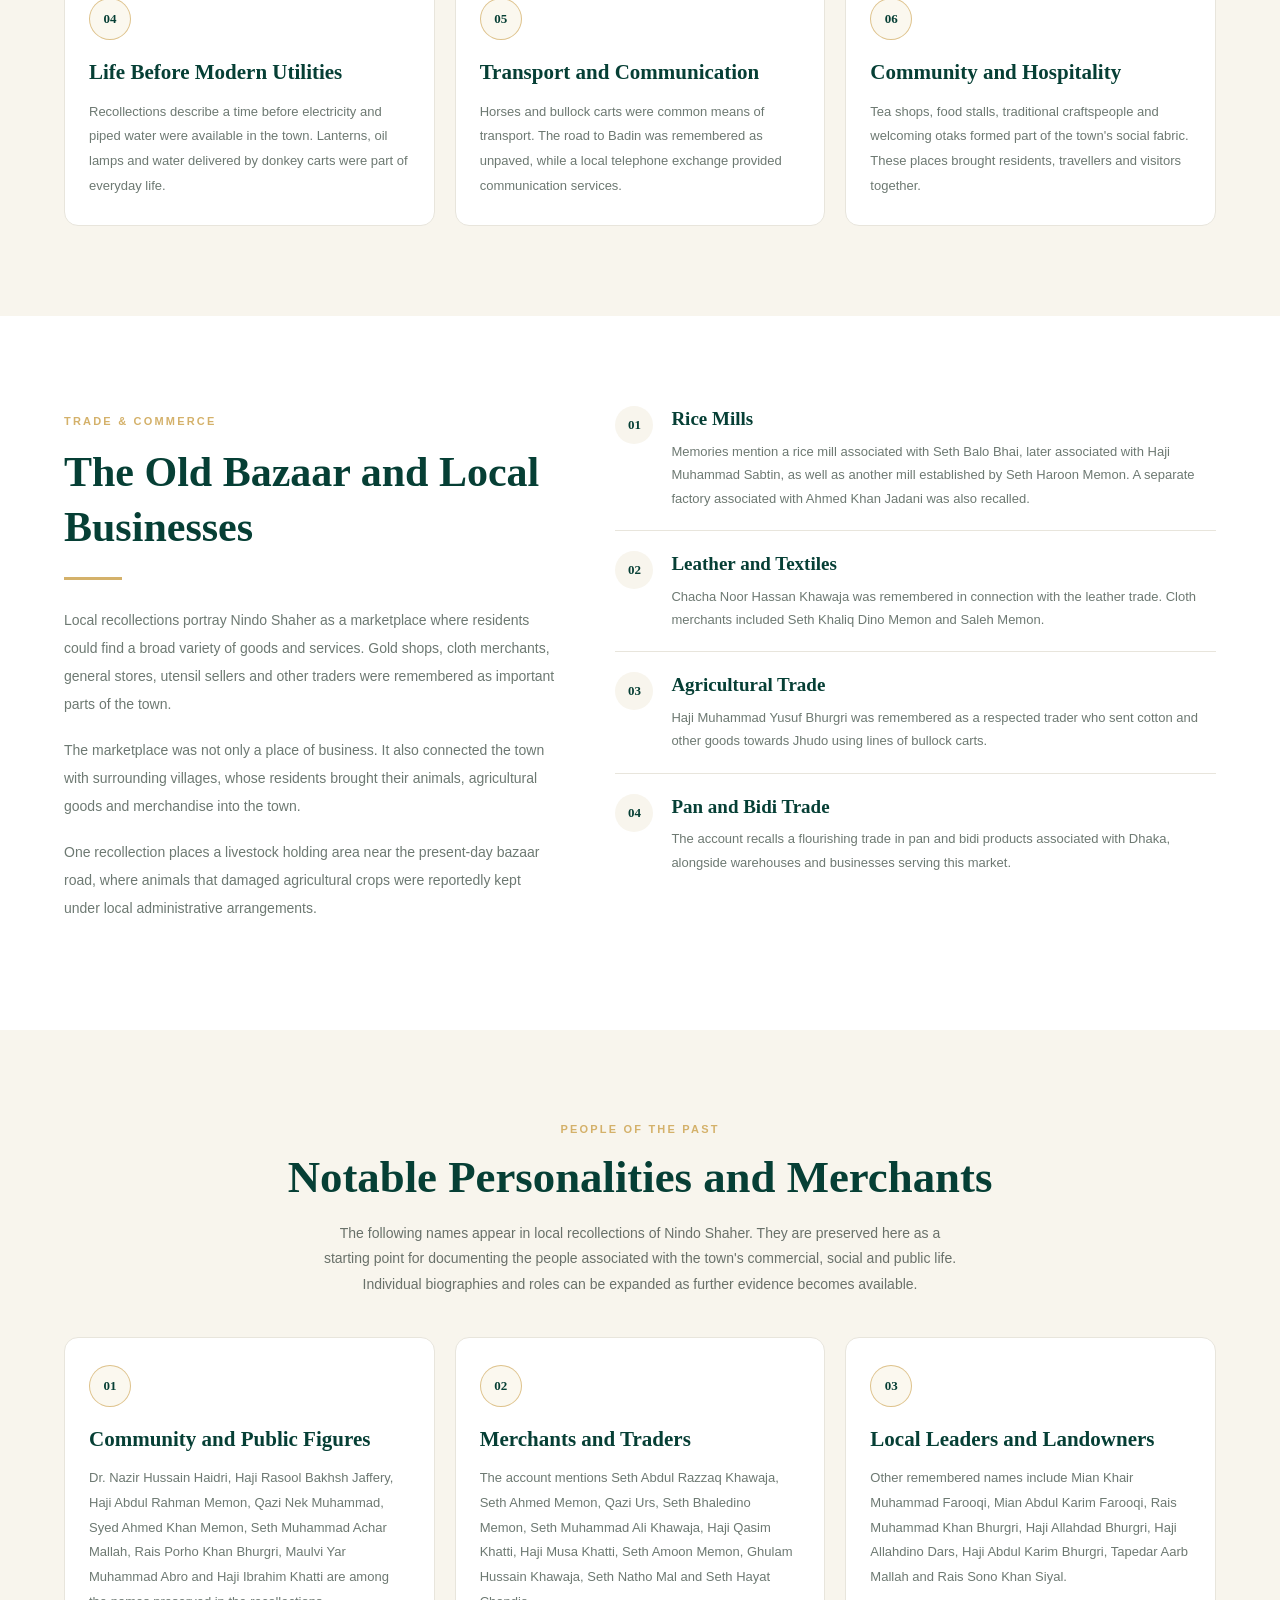
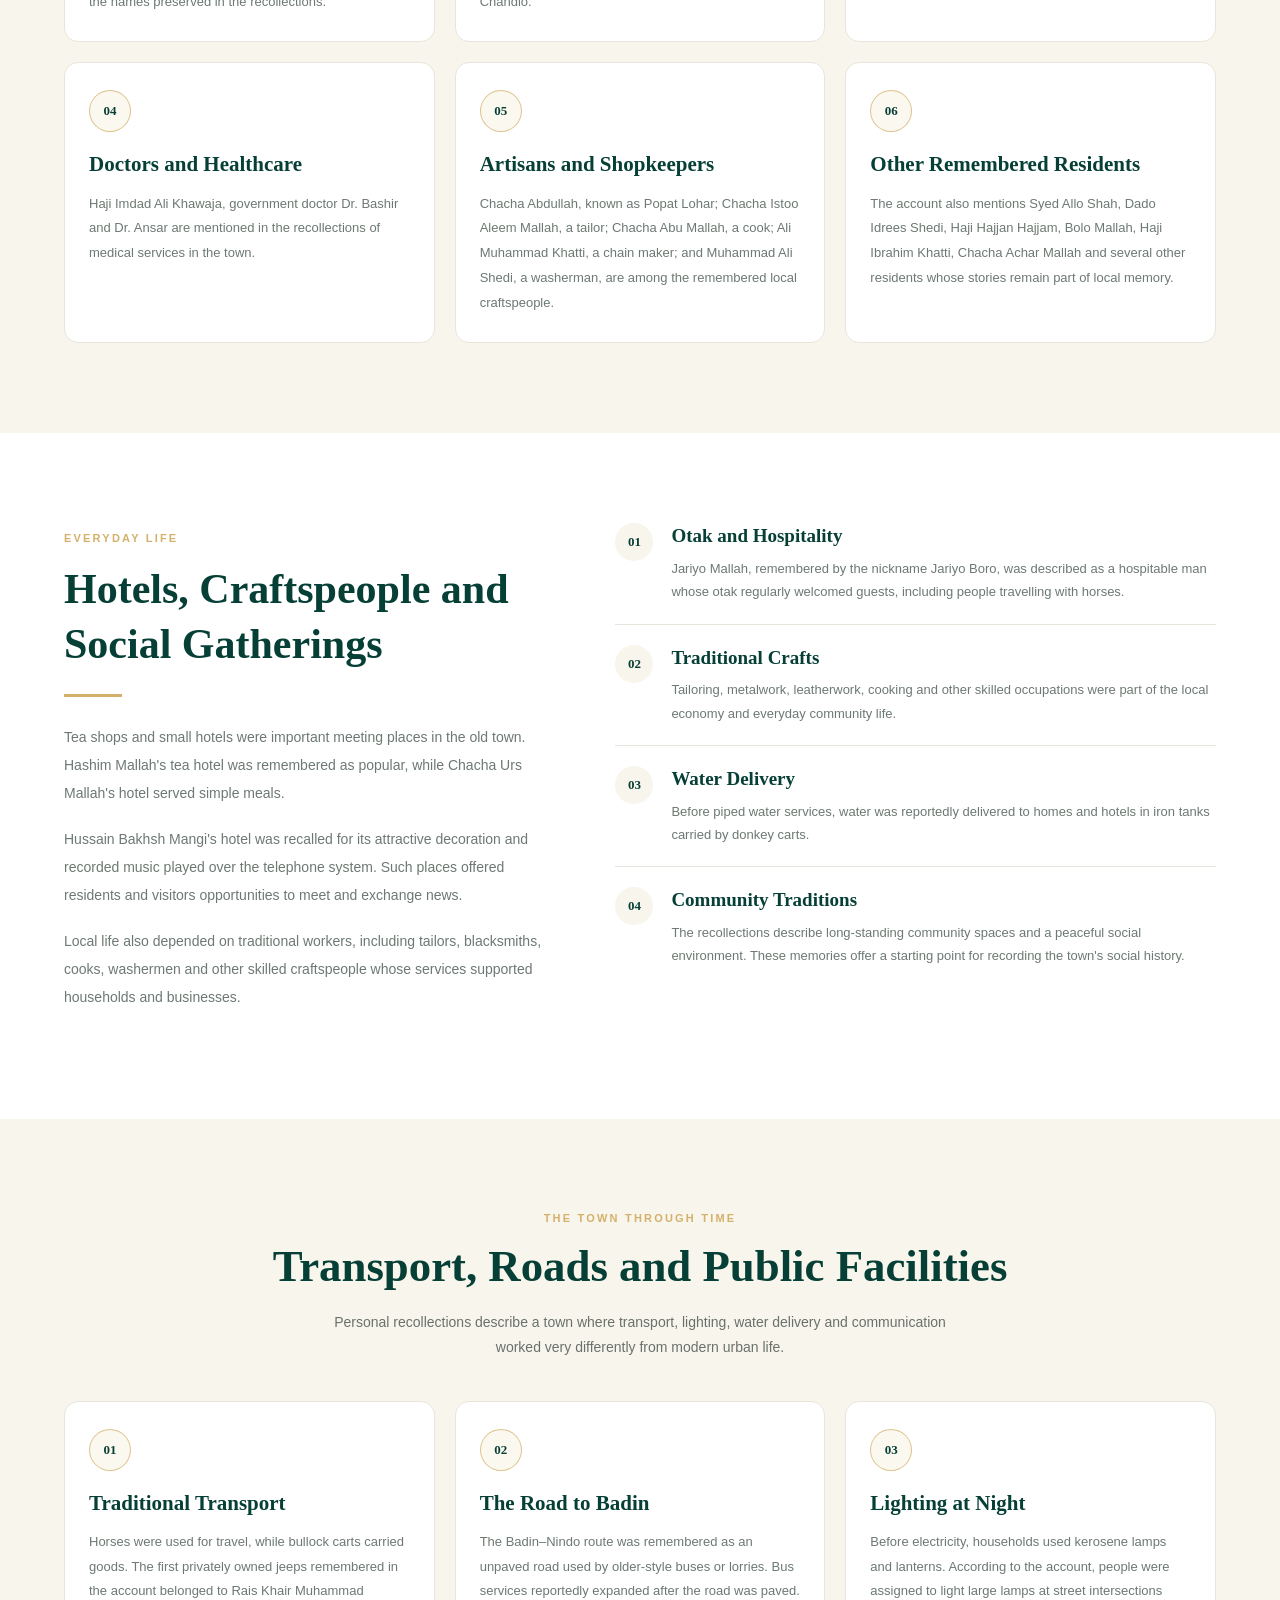
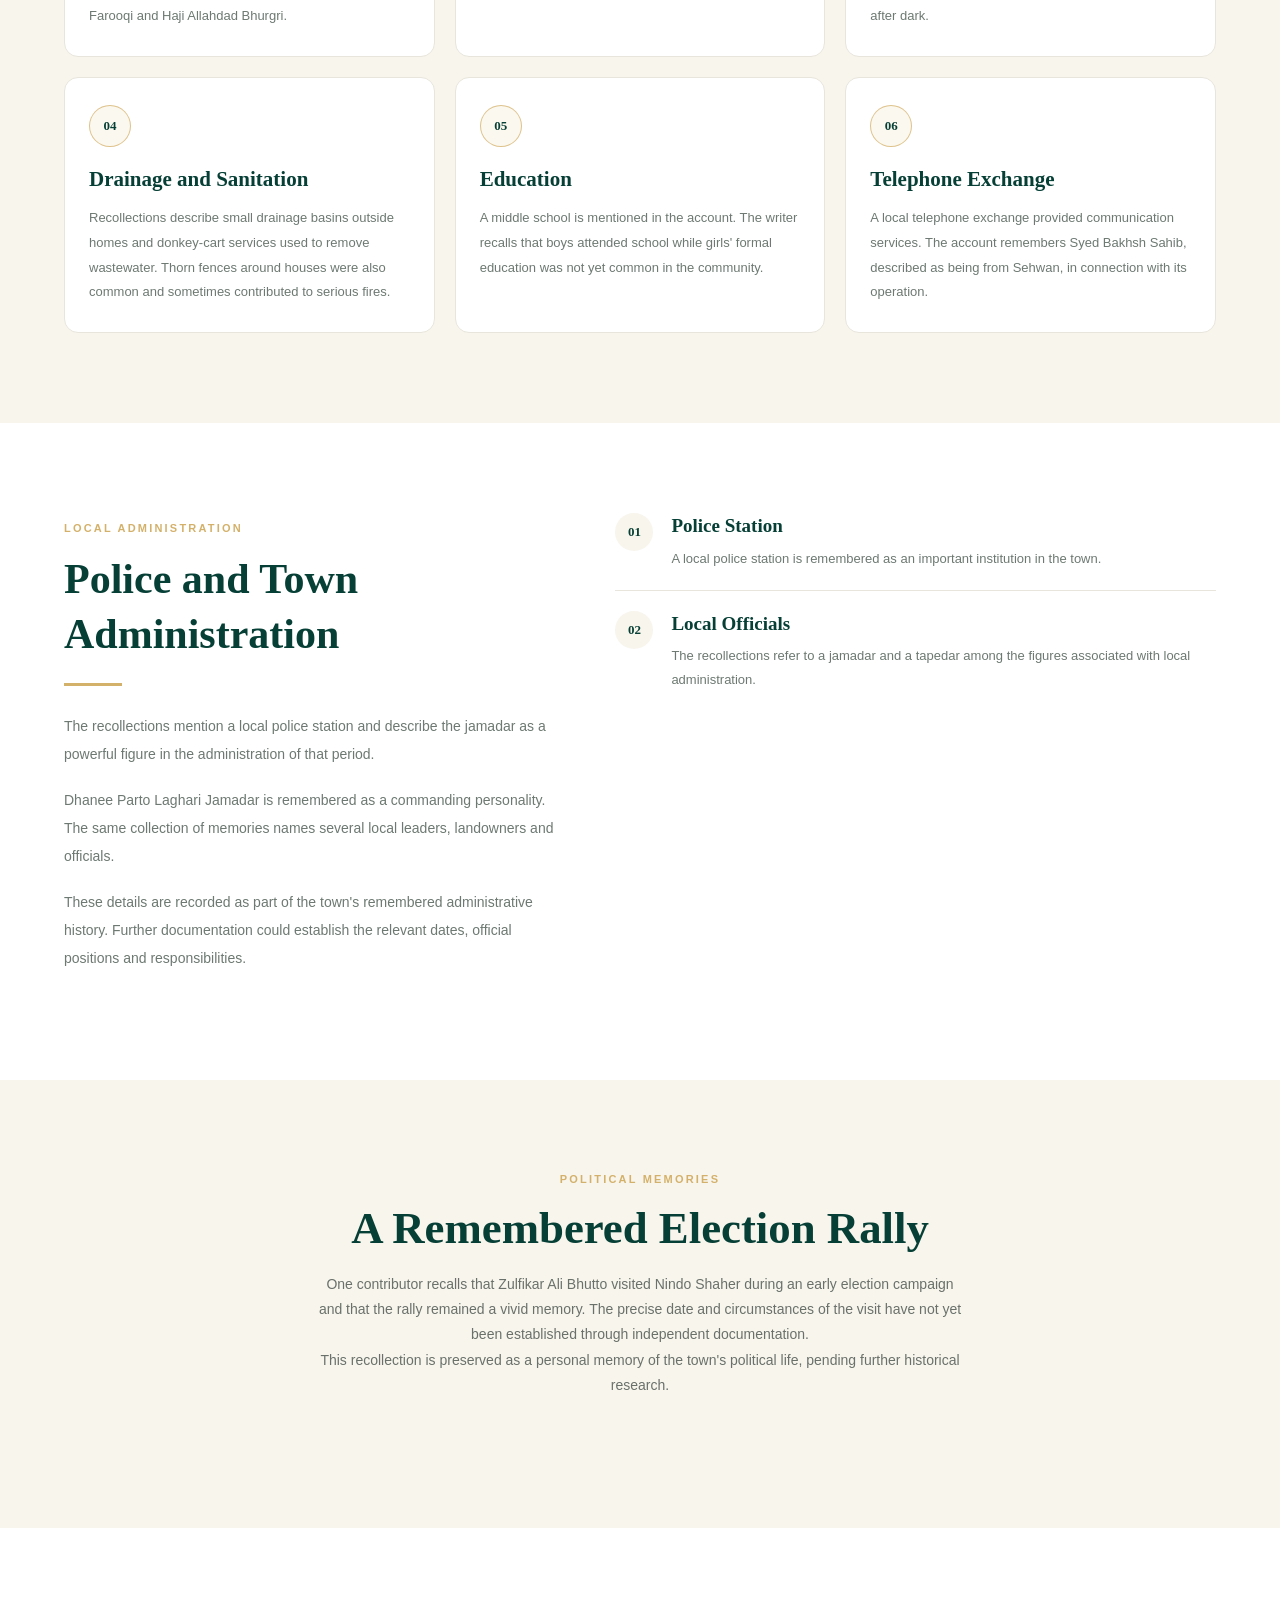
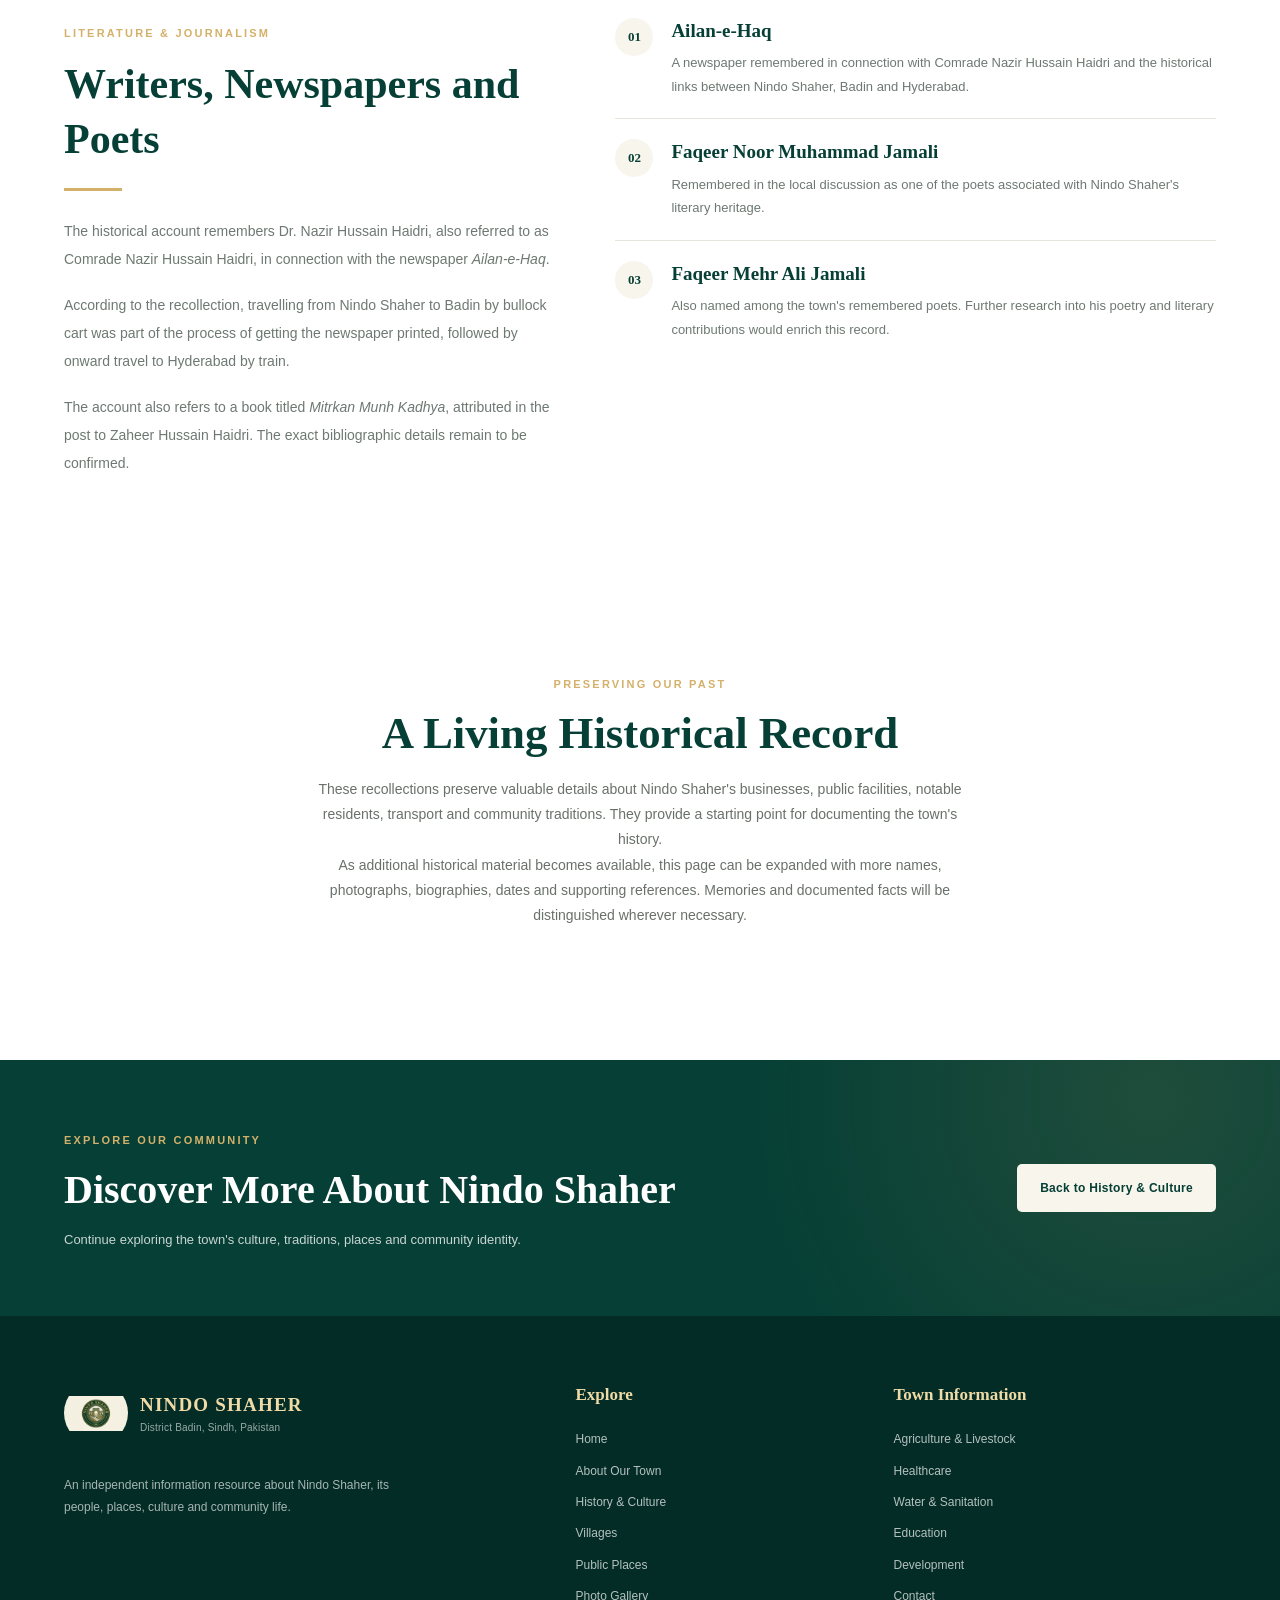
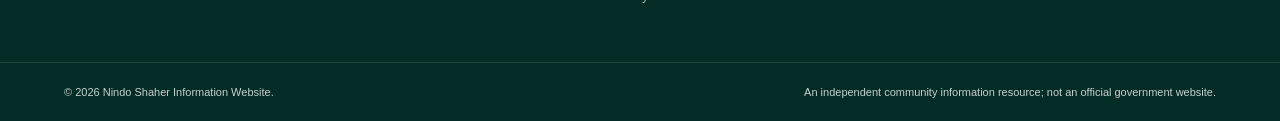
==== commit 77826d85: "Revise heritage page content for clarity and detail Updated the content to provide a more detailed d" ====
--- a/heritage.html
+++ b/heritage.html
@@ -7,7 +7,7 @@
 
     <title>Our Heritage | Nindo Shaher</title>
 
-    <meta name="description" content="Explore the historical heritage, cultural traditions and historical records of Nindo Shaher, District Badin, Sindh, Pakistan.">
+    <meta name="description" content="Discover historical memories of Nindo Shaher, including its old bazaar, notable residents, traditional businesses, transport, education and community life in District Badin, Sindh, Pakistan.">
 
     <meta name="theme-color" content="#063f35">
 
@@ -58,8 +58,8 @@
                 <h1>Our <span>Heritage</span></h1>
 
                 <p>
-                    Exploring the history, cultural identity and
-                    heritage of Nindo Shaher, District Badin, Sindh.
+                    Preserving the memories, people, businesses
+                    and everyday life that shaped Nindo Shaher.
                 </p>
 
                 <div class="breadcrumb">
@@ -84,30 +84,45 @@
                     <h2>Discover the Story of Nindo Shaher</h2>
 
                     <p>
-                        Every community has a history shaped by its
-                        people, traditions, landmarks and experiences.
-                        Understanding Nindo Shaher's past requires
-                        careful research and reliable historical evidence.
-                    </p>
-                </div>
-
-            </div>
-        </section>
-
-
-        <!-- Historical Research -->
+                        Nindo Shaher's heritage lives in the memories
+                        of its residents, its historic marketplace,
+                        traditional occupations and community life.
+                        Personal recollections of the town, particularly
+                        memories dating from around 1972, offer a glimpse
+                        into a period when local trade and traditional
+                        ways of life played an important role.
+                    </p>
+
+                    <p>
+                        This page records those recollections as an
+                        evolving historical resource. Additional
+                        information, photographs and documentary
+                        evidence can help build a fuller account
+                        of the town's past.
+                    </p>
+                </div>
+
+            </div>
+        </section>
+
+
+        <!-- Historical Recollections Notice -->
         <section class="section culture-section">
             <div class="container">
 
                 <div class="section-heading centered">
-                    <span class="section-label">HISTORICAL RESEARCH</span>
-
-                    <h2>Exploring Our Past</h2>
-
-                    <p>
-                        The following areas will help build a reliable
-                        historical record of Nindo Shaher as information
-                        is researched and verified.
+                    <span class="section-label">A RECORD OF MEMORIES</span>
+
+                    <h2>Remembering Nindo Shaher Around 1972</h2>
+
+                    <p>
+                        The following account is based on personal
+                        recollections and historical memories shared
+                        in a local social media discussion. It
+                        documents how the town was remembered by
+                        people familiar with its earlier days.
+                        Specific details may require further
+                        corroboration through independent sources.
                     </p>
                 </div>
 
@@ -116,109 +131,128 @@
                     <article class="culture-card">
                         <div class="culture-symbol">01</div>
 
-                        <h3>Origins &amp; Early History</h3>
-
-                        <p>
-                            Research into the origins of Nindo Shaher,
-                            its early settlement and the development
-                            of the town through historical records
-                            and credible local sources.
+                        <h3>A Commercial Centre</h3>
+
+                        <p>
+                            Nindo Shaher was remembered as a busy
+                            trading centre serving the town and
+                            surrounding rural communities. Shops
+                            offered clothing, gold, household goods,
+                            utensils and a wide range of everyday
+                            necessities.
                         </p>
                     </article>
 
                     <article class="culture-card">
                         <div class="culture-symbol">02</div>
 
-                        <h3>Historical Places</h3>
-
-                        <p>
-                            Identifying places of historical
-                            significance and documenting their
-                            background through reliable evidence
-                            and dated photographs where available.
+                        <h3>The Old Bazaar</h3>
+
+                        <p>
+                            Memories describe a lively, substantially
+                            covered marketplace, with separate areas
+                            for fish, vegetables, fodder and meat.
+                            Traders and visitors from nearby villages
+                            came to buy, sell and exchange goods.
                         </p>
                     </article>
 
                     <article class="culture-card">
                         <div class="culture-symbol">03</div>
 
-                        <h3>Notable Personalities</h3>
-
-                        <p>
-                            Researching the lives and contributions
-                            of respected people associated with
-                            Nindo Shaher, supported by credible
-                            records and verified biographical details.
+                        <h3>Traditional Industries</h3>
+
+                        <p>
+                            Rice mills, leather work, textile shops
+                            and other small businesses contributed
+                            to the town's commercial life. Bullock
+                            carts transported agricultural produce
+                            and merchandise between settlements.
                         </p>
                     </article>
 
                     <article class="culture-card">
                         <div class="culture-symbol">04</div>
 
-                        <h3>Religious Heritage</h3>
-
-                        <p>
-                            Documenting the history of religious
-                            institutions, commemorations and
-                            community traditions using reliable
-                            historical information.
+                        <h3>Life Before Modern Utilities</h3>
+
+                        <p>
+                            Recollections describe a time before
+                            electricity and piped water were
+                            available in the town. Lanterns, oil
+                            lamps and water delivered by donkey
+                            carts were part of everyday life.
                         </p>
                     </article>
 
                     <article class="culture-card">
                         <div class="culture-symbol">05</div>
 
-                        <h3>Local Traditions</h3>
-
-                        <p>
-                            Exploring the language, customs,
-                            cultural practices and traditions
-                            connected with everyday life in
-                            Nindo Shaher and the wider Sindh region.
+                        <h3>Transport and Communication</h3>
+
+                        <p>
+                            Horses and bullock carts were common
+                            means of transport. The road to Badin
+                            was remembered as unpaved, while a
+                            local telephone exchange provided
+                            communication services.
                         </p>
                     </article>
 
                     <article class="culture-card">
                         <div class="culture-symbol">06</div>
 
-                        <h3>Historical Photographs</h3>
-
-                        <p>
-                            Preserving photographs of people,
-                            buildings and important occasions,
-                            with captions and dates included
-                            whenever they can be verified.
-                        </p>
-                    </article>
-
-                </div>
-
-            </div>
-        </section>
-
-
-        <!-- Historical Evidence -->
+                        <h3>Community and Hospitality</h3>
+
+                        <p>
+                            Tea shops, food stalls, traditional
+                            craftspeople and welcoming otaks formed
+                            part of the town's social fabric.
+                            These places brought residents,
+                            travellers and visitors together.
+                        </p>
+                    </article>
+
+                </div>
+
+            </div>
+        </section>
+
+
+        <!-- Trade and Old Bazaar -->
         <section class="section historical-records">
             <div class="container records-grid">
 
                 <div>
-                    <span class="section-label">ACCURACY &amp; EVIDENCE</span>
-
-                    <h2>History Based on Reliable Sources</h2>
+                    <span class="section-label">TRADE &amp; COMMERCE</span>
+
+                    <h2>The Old Bazaar and Local Businesses</h2>
 
                     <div class="heading-line"></div>
 
                     <p>
-                        Our aim is to present an accurate account
-                        of Nindo Shaher's heritage. Historical
-                        dates, names and events will be included
-                        only when supported by credible evidence.
-                    </p>
-
-                    <p>
-                        Where evidence is incomplete, the details
-                        will remain unconfirmed rather than being
-                        presented as established facts.
+                        Local recollections portray Nindo Shaher
+                        as a marketplace where residents could
+                        find a broad variety of goods and services.
+                        Gold shops, cloth merchants, general stores,
+                        utensil sellers and other traders were
+                        remembered as important parts of the town.
+                    </p>
+
+                    <p>
+                        The marketplace was not only a place of
+                        business. It also connected the town with
+                        surrounding villages, whose residents
+                        brought their animals, agricultural goods
+                        and merchandise into the town.
+                    </p>
+
+                    <p>
+                        One recollection places a livestock holding
+                        area near the present-day bazaar road,
+                        where animals that damaged agricultural
+                        crops were reportedly kept under local
+                        administrative arrangements.
                     </p>
                 </div>
 
@@ -228,11 +262,16 @@
                         <span class="record-number">01</span>
 
                         <div>
-                            <h3>Historical Documents</h3>
-
-                            <p>
-                                Official records, dated documents
-                                and credible published sources.
+                            <h3>Rice Mills</h3>
+
+                            <p>
+                                Memories mention a rice mill
+                                associated with Seth Balo Bhai,
+                                later associated with Haji Muhammad
+                                Sabtin, as well as another mill
+                                established by Seth Haroon Memon.
+                                A separate factory associated with
+                                Ahmed Khan Jadani was also recalled.
                             </p>
                         </div>
                     </div>
@@ -241,11 +280,14 @@
                         <span class="record-number">02</span>
 
                         <div>
-                            <h3>Verified Dates &amp; Events</h3>
-
-                            <p>
-                                Dates and events checked against
-                                trustworthy supporting evidence.
+                            <h3>Leather and Textiles</h3>
+
+                            <p>
+                                Chacha Noor Hassan Khawaja was
+                                remembered in connection with
+                                the leather trade. Cloth merchants
+                                included Seth Khaliq Dino Memon
+                                and Saleh Memon.
                             </p>
                         </div>
                     </div>
@@ -254,11 +296,14 @@
                         <span class="record-number">03</span>
 
                         <div>
-                            <h3>Photographic Evidence</h3>
-
-                            <p>
-                                Historical images identified by
-                                their source, context and known date.
+                            <h3>Agricultural Trade</h3>
+
+                            <p>
+                                Haji Muhammad Yusuf Bhurgri was
+                                remembered as a respected trader
+                                who sent cotton and other goods
+                                towards Jhudo using lines of
+                                bullock carts.
                             </p>
                         </div>
                     </div>
@@ -267,15 +312,575 @@
                         <span class="record-number">04</span>
 
                         <div>
-                            <h3>Documented Biographies</h3>
-
-                            <p>
-                                Biographical information supported
-                                by reliable records and references.
-                            </p>
-                        </div>
-                    </div>
-
+                            <h3>Pan and Bidi Trade</h3>
+
+                            <p>
+                                The account recalls a flourishing
+                                trade in pan and bidi products
+                                associated with Dhaka, alongside
+                                warehouses and businesses serving
+                                this market.
+                            </p>
+                        </div>
+                    </div>
+
+                </div>
+
+            </div>
+        </section>
+
+
+        <!-- Notable Personalities -->
+        <section class="section culture-section">
+            <div class="container">
+
+                <div class="section-heading centered">
+                    <span class="section-label">PEOPLE OF THE PAST</span>
+
+                    <h2>Notable Personalities and Merchants</h2>
+
+                    <p>
+                        The following names appear in local
+                        recollections of Nindo Shaher. They are
+                        preserved here as a starting point for
+                        documenting the people associated with
+                        the town's commercial, social and public life.
+                        Individual biographies and roles can be
+                        expanded as further evidence becomes available.
+                    </p>
+                </div>
+
+                <div class="culture-grid">
+
+                    <article class="culture-card">
+                        <div class="culture-symbol">01</div>
+
+                        <h3>Community and Public Figures</h3>
+
+                        <p>
+                            Dr. Nazir Hussain Haidri, Haji Rasool
+                            Bakhsh Jaffery, Haji Abdul Rahman Memon,
+                            Qazi Nek Muhammad, Syed Ahmed Khan Memon,
+                            Seth Muhammad Achar Mallah, Rais Porho
+                            Khan Bhurgri, Maulvi Yar Muhammad Abro
+                            and Haji Ibrahim Khatti are among the
+                            names preserved in the recollections.
+                        </p>
+                    </article>
+
+                    <article class="culture-card">
+                        <div class="culture-symbol">02</div>
+
+                        <h3>Merchants and Traders</h3>
+
+                        <p>
+                            The account mentions Seth Abdul Razzaq
+                            Khawaja, Seth Ahmed Memon, Qazi Urs,
+                            Seth Bhaledino Memon, Seth Muhammad Ali
+                            Khawaja, Haji Qasim Khatti, Haji Musa
+                            Khatti, Seth Amoon Memon, Ghulam Hussain
+                            Khawaja, Seth Natho Mal and Seth Hayat
+                            Chandio.
+                        </p>
+                    </article>
+
+                    <article class="culture-card">
+                        <div class="culture-symbol">03</div>
+
+                        <h3>Local Leaders and Landowners</h3>
+
+                        <p>
+                            Other remembered names include Mian
+                            Khair Muhammad Farooqi, Mian Abdul Karim
+                            Farooqi, Rais Muhammad Khan Bhurgri,
+                            Haji Allahdad Bhurgri, Haji Allahdino
+                            Dars, Haji Abdul Karim Bhurgri,
+                            Tapedar Aarb Mallah and Rais Sono
+                            Khan Siyal.
+                        </p>
+                    </article>
+
+                    <article class="culture-card">
+                        <div class="culture-symbol">04</div>
+
+                        <h3>Doctors and Healthcare</h3>
+
+                        <p>
+                            Haji Imdad Ali Khawaja, government
+                            doctor Dr. Bashir and Dr. Ansar are
+                            mentioned in the recollections of
+                            medical services in the town.
+                        </p>
+                    </article>
+
+                    <article class="culture-card">
+                        <div class="culture-symbol">05</div>
+
+                        <h3>Artisans and Shopkeepers</h3>
+
+                        <p>
+                            Chacha Abdullah, known as Popat Lohar;
+                            Chacha Istoo Aleem Mallah, a tailor;
+                            Chacha Abu Mallah, a cook; Ali Muhammad
+                            Khatti, a chain maker; and Muhammad
+                            Ali Shedi, a washerman, are among
+                            the remembered local craftspeople.
+                        </p>
+                    </article>
+
+                    <article class="culture-card">
+                        <div class="culture-symbol">06</div>
+
+                        <h3>Other Remembered Residents</h3>
+
+                        <p>
+                            The account also mentions Syed Allo
+                            Shah, Dado Idrees Shedi, Haji Hajjan
+                            Hajjam, Bolo Mallah, Haji Ibrahim
+                            Khatti, Chacha Achar Mallah and
+                            several other residents whose
+                            stories remain part of local memory.
+                        </p>
+                    </article>
+
+                </div>
+
+            </div>
+        </section>
+
+
+        <!-- Daily Life -->
+        <section class="section historical-records">
+            <div class="container records-grid">
+
+                <div>
+                    <span class="section-label">EVERYDAY LIFE</span>
+
+                    <h2>Hotels, Craftspeople and Social Gatherings</h2>
+
+                    <div class="heading-line"></div>
+
+                    <p>
+                        Tea shops and small hotels were important
+                        meeting places in the old town. Hashim
+                        Mallah's tea hotel was remembered as
+                        popular, while Chacha Urs Mallah's hotel
+                        served simple meals.
+                    </p>
+
+                    <p>
+                        Hussain Bakhsh Mangi's hotel was recalled
+                        for its attractive decoration and recorded
+                        music played over the telephone system.
+                        Such places offered residents and visitors
+                        opportunities to meet and exchange news.
+                    </p>
+
+                    <p>
+                        Local life also depended on traditional
+                        workers, including tailors, blacksmiths,
+                        cooks, washermen and other skilled
+                        craftspeople whose services supported
+                        households and businesses.
+                    </p>
+                </div>
+
+                <div class="records-list">
+
+                    <div class="record-item">
+                        <span class="record-number">01</span>
+
+                        <div>
+                            <h3>Otak and Hospitality</h3>
+
+                            <p>
+                                Jariyo Mallah, remembered by the
+                                nickname Jariyo Boro, was described
+                                as a hospitable man whose otak
+                                regularly welcomed guests,
+                                including people travelling with horses.
+                            </p>
+                        </div>
+                    </div>
+
+                    <div class="record-item">
+                        <span class="record-number">02</span>
+
+                        <div>
+                            <h3>Traditional Crafts</h3>
+
+                            <p>
+                                Tailoring, metalwork, leatherwork,
+                                cooking and other skilled occupations
+                                were part of the local economy
+                                and everyday community life.
+                            </p>
+                        </div>
+                    </div>
+
+                    <div class="record-item">
+                        <span class="record-number">03</span>
+
+                        <div>
+                            <h3>Water Delivery</h3>
+
+                            <p>
+                                Before piped water services,
+                                water was reportedly delivered
+                                to homes and hotels in iron tanks
+                                carried by donkey carts.
+                            </p>
+                        </div>
+                    </div>
+
+                    <div class="record-item">
+                        <span class="record-number">04</span>
+
+                        <div>
+                            <h3>Community Traditions</h3>
+
+                            <p>
+                                The recollections describe long-standing
+                                community spaces and a peaceful
+                                social environment. These memories
+                                offer a starting point for recording
+                                the town's social history.
+                            </p>
+                        </div>
+                    </div>
+
+                </div>
+
+            </div>
+        </section>
+
+
+        <!-- Infrastructure and Transport -->
+        <section class="section culture-section">
+            <div class="container">
+
+                <div class="section-heading centered">
+                    <span class="section-label">THE TOWN THROUGH TIME</span>
+
+                    <h2>Transport, Roads and Public Facilities</h2>
+
+                    <p>
+                        Personal recollections describe a town
+                        where transport, lighting, water delivery
+                        and communication worked very differently
+                        from modern urban life.
+                    </p>
+                </div>
+
+                <div class="culture-grid">
+
+                    <article class="culture-card">
+                        <div class="culture-symbol">01</div>
+
+                        <h3>Traditional Transport</h3>
+
+                        <p>
+                            Horses were used for travel, while
+                            bullock carts carried goods. The first
+                            privately owned jeeps remembered in
+                            the account belonged to Rais Khair
+                            Muhammad Farooqi and Haji Allahdad Bhurgri.
+                        </p>
+                    </article>
+
+                    <article class="culture-card">
+                        <div class="culture-symbol">02</div>
+
+                        <h3>The Road to Badin</h3>
+
+                        <p>
+                            The Badin–Nindo route was remembered
+                            as an unpaved road used by older-style
+                            buses or lorries. Bus services
+                            reportedly expanded after the road
+                            was paved.
+                        </p>
+                    </article>
+
+                    <article class="culture-card">
+                        <div class="culture-symbol">03</div>
+
+                        <h3>Lighting at Night</h3>
+
+                        <p>
+                            Before electricity, households used
+                            kerosene lamps and lanterns. According
+                            to the account, people were assigned
+                            to light large lamps at street
+                            intersections after dark.
+                        </p>
+                    </article>
+
+                    <article class="culture-card">
+                        <div class="culture-symbol">04</div>
+
+                        <h3>Drainage and Sanitation</h3>
+
+                        <p>
+                            Recollections describe small drainage
+                            basins outside homes and donkey-cart
+                            services used to remove wastewater.
+                            Thorn fences around houses were also
+                            common and sometimes contributed
+                            to serious fires.
+                        </p>
+                    </article>
+
+                    <article class="culture-card">
+                        <div class="culture-symbol">05</div>
+
+                        <h3>Education</h3>
+
+                        <p>
+                            A middle school is mentioned in the
+                            account. The writer recalls that
+                            boys attended school while girls'
+                            formal education was not yet common
+                            in the community.
+                        </p>
+                    </article>
+
+                    <article class="culture-card">
+                        <div class="culture-symbol">06</div>
+
+                        <h3>Telephone Exchange</h3>
+
+                        <p>
+                            A local telephone exchange provided
+                            communication services. The account
+                            remembers Syed Bakhsh Sahib, described
+                            as being from Sehwan, in connection
+                            with its operation.
+                        </p>
+                    </article>
+
+                </div>
+
+            </div>
+        </section>
+
+
+        <!-- Local Administration -->
+        <section class="section historical-records">
+            <div class="container records-grid">
+
+                <div>
+                    <span class="section-label">LOCAL ADMINISTRATION</span>
+
+                    <h2>Police and Town Administration</h2>
+
+                    <div class="heading-line"></div>
+
+                    <p>
+                        The recollections mention a local police
+                        station and describe the jamadar as a
+                        powerful figure in the administration
+                        of that period.
+                    </p>
+
+                    <p>
+                        Dhanee Parto Laghari Jamadar is remembered
+                        as a commanding personality. The same
+                        collection of memories names several
+                        local leaders, landowners and officials.
+                    </p>
+
+                    <p>
+                        These details are recorded as part of
+                        the town's remembered administrative
+                        history. Further documentation could
+                        establish the relevant dates, official
+                        positions and responsibilities.
+                    </p>
+                </div>
+
+                <div class="records-list">
+
+                    <div class="record-item">
+                        <span class="record-number">01</span>
+
+                        <div>
+                            <h3>Police Station</h3>
+
+                            <p>
+                                A local police station is
+                                remembered as an important
+                                institution in the town.
+                            </p>
+                        </div>
+                    </div>
+
+                    <div class="record-item">
+                        <span class="record-number">02</span>
+
+                        <div>
+                            <h3>Local Officials</h3>
+
+                            <p>
+                                The recollections refer to
+                                a jamadar and a tapedar among
+                                the figures associated with
+                                local administration.
+                            </p>
+                        </div>
+                    </div>
+
+                </div>
+
+            </div>
+        </section>
+
+
+        <!-- Political Memories -->
+        <section class="section culture-section">
+            <div class="container">
+
+                <div class="section-heading centered">
+                    <span class="section-label">POLITICAL MEMORIES</span>
+
+                    <h2>A Remembered Election Rally</h2>
+
+                    <p>
+                        One contributor recalls that Zulfikar Ali
+                        Bhutto visited Nindo Shaher during an
+                        early election campaign and that the
+                        rally remained a vivid memory. The
+                        precise date and circumstances of the
+                        visit have not yet been established
+                        through independent documentation.
+                    </p>
+
+                    <p>
+                        This recollection is preserved as a
+                        personal memory of the town's political
+                        life, pending further historical research.
+                    </p>
+                </div>
+
+            </div>
+        </section>
+
+
+        <!-- Journalism and Literature -->
+        <section class="section historical-records">
+            <div class="container records-grid">
+
+                <div>
+                    <span class="section-label">LITERATURE &amp; JOURNALISM</span>
+
+                    <h2>Writers, Newspapers and Poets</h2>
+
+                    <div class="heading-line"></div>
+
+                    <p>
+                        The historical account remembers
+                        Dr. Nazir Hussain Haidri, also referred
+                        to as Comrade Nazir Hussain Haidri,
+                        in connection with the newspaper
+                        <em>Ailan-e-Haq</em>.
+                    </p>
+
+                    <p>
+                        According to the recollection, travelling
+                        from Nindo Shaher to Badin by bullock
+                        cart was part of the process of getting
+                        the newspaper printed, followed by
+                        onward travel to Hyderabad by train.
+                    </p>
+
+                    <p>
+                        The account also refers to a book titled
+                        <em>Mitrkan Munh Kadhya</em>, attributed
+                        in the post to Zaheer Hussain Haidri.
+                        The exact bibliographic details remain
+                        to be confirmed.
+                    </p>
+                </div>
+
+                <div class="records-list">
+
+                    <div class="record-item">
+                        <span class="record-number">01</span>
+
+                        <div>
+                            <h3>Ailan-e-Haq</h3>
+
+                            <p>
+                                A newspaper remembered in
+                                connection with Comrade Nazir
+                                Hussain Haidri and the historical
+                                links between Nindo Shaher,
+                                Badin and Hyderabad.
+                            </p>
+                        </div>
+                    </div>
+
+                    <div class="record-item">
+                        <span class="record-number">02</span>
+
+                        <div>
+                            <h3>Faqeer Noor Muhammad Jamali</h3>
+
+                            <p>
+                                Remembered in the local discussion
+                                as one of the poets associated
+                                with Nindo Shaher's literary heritage.
+                            </p>
+                        </div>
+                    </div>
+
+                    <div class="record-item">
+                        <span class="record-number">03</span>
+
+                        <div>
+                            <h3>Faqeer Mehr Ali Jamali</h3>
+
+                            <p>
+                                Also named among the town's
+                                remembered poets. Further research
+                                into his poetry and literary
+                                contributions would enrich this record.
+                            </p>
+                        </div>
+                    </div>
+
+                </div>
+
+            </div>
+        </section>
+
+
+        <!-- Historical Record and Future Updates -->
+        <section class="section">
+            <div class="container">
+
+                <div class="section-heading centered">
+                    <span class="section-label">PRESERVING OUR PAST</span>
+
+                    <h2>A Living Historical Record</h2>
+
+                    <p>
+                        These recollections preserve valuable
+                        details about Nindo Shaher's businesses,
+                        public facilities, notable residents,
+                        transport and community traditions.
+                        They provide a starting point for
+                        documenting the town's history.
+                    </p>
+
+                    <p>
+                        As additional historical material becomes
+                        available, this page can be expanded with
+                        more names, photographs, biographies,
+                        dates and supporting references.
+                        Memories and documented facts will be
+                        distinguished wherever necessary.
+                    </p>
                 </div>
 
             </div>
@@ -292,9 +897,8 @@
                     <h2>Discover More About Nindo Shaher</h2>
 
                     <p>
-                        Continue exploring the traditions,
-                        culture and community identity of
-                        Nindo Shaher.
+                        Continue exploring the town's culture,
+                        traditions, places and community identity.
                     </p>
                 </div>
 
@@ -386,5 +990,4 @@
     </script>
 
 </body>
-              </html>
-  
+</html>
